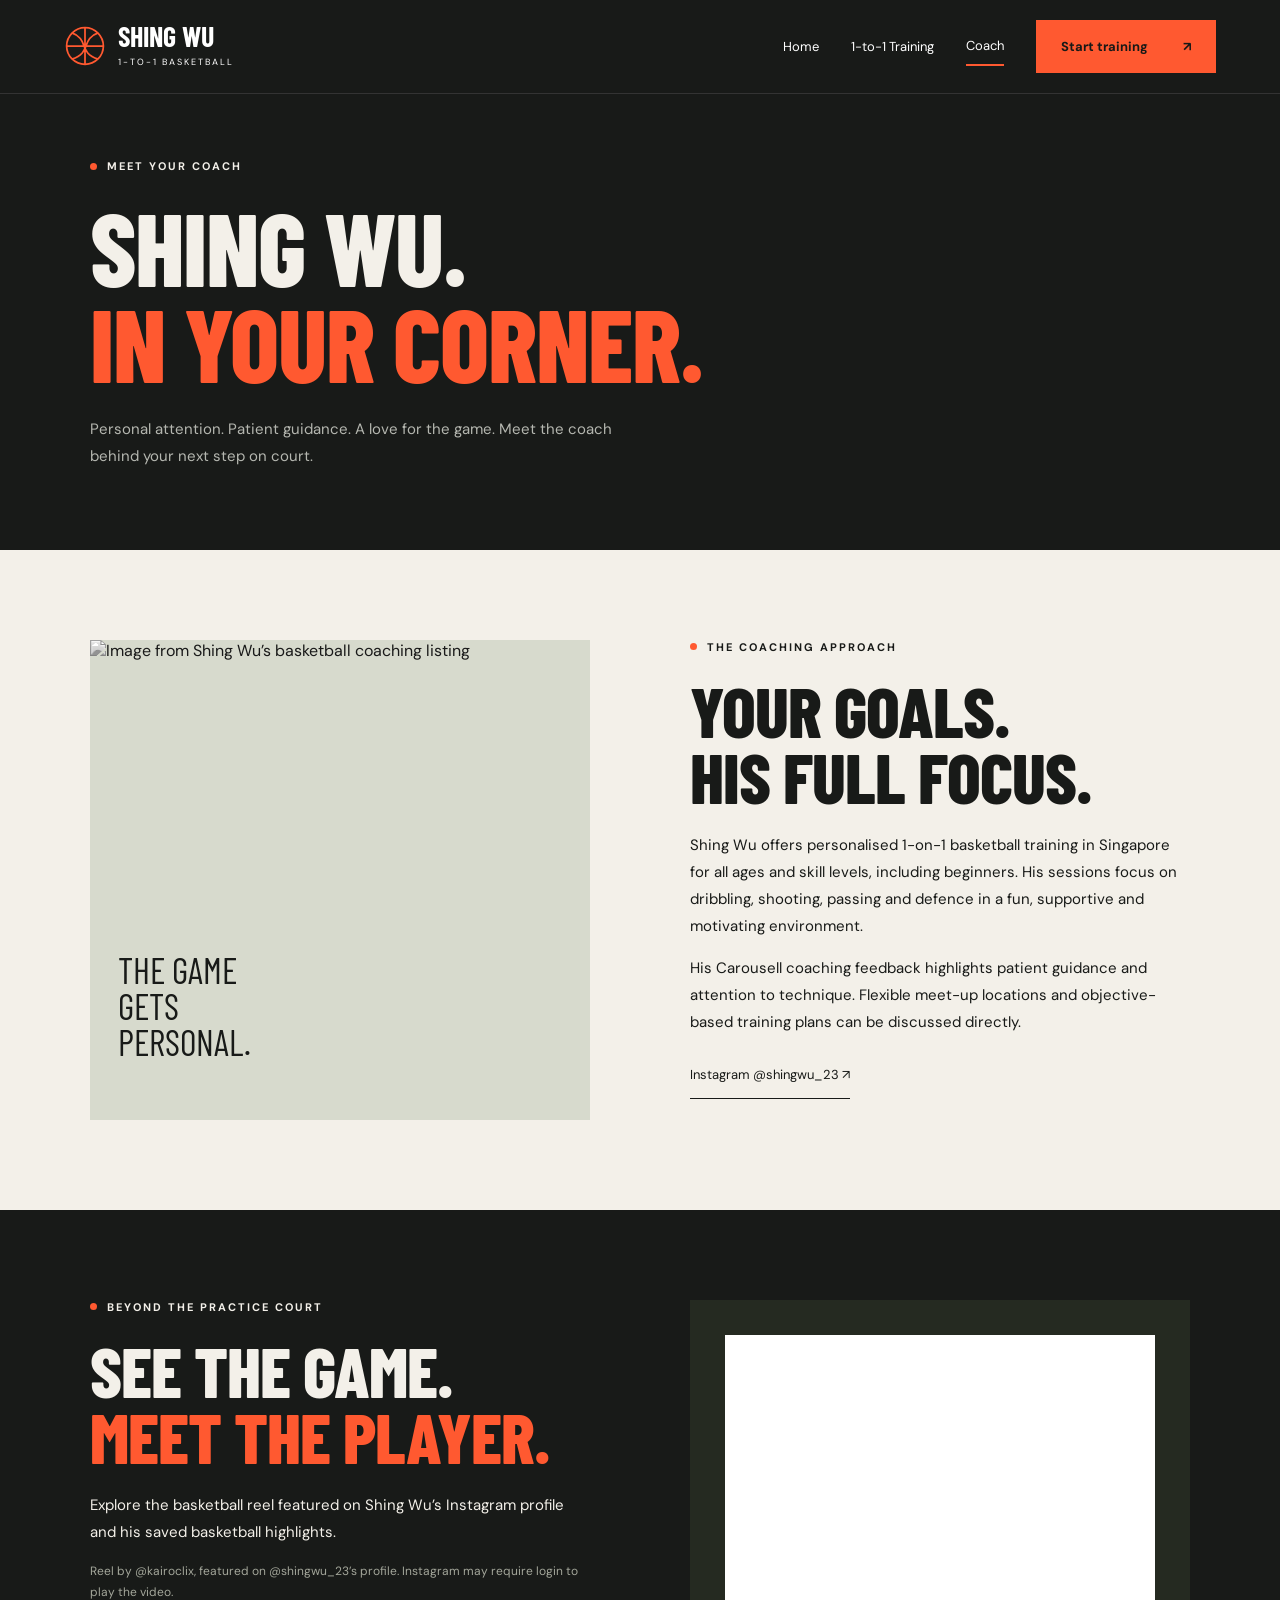
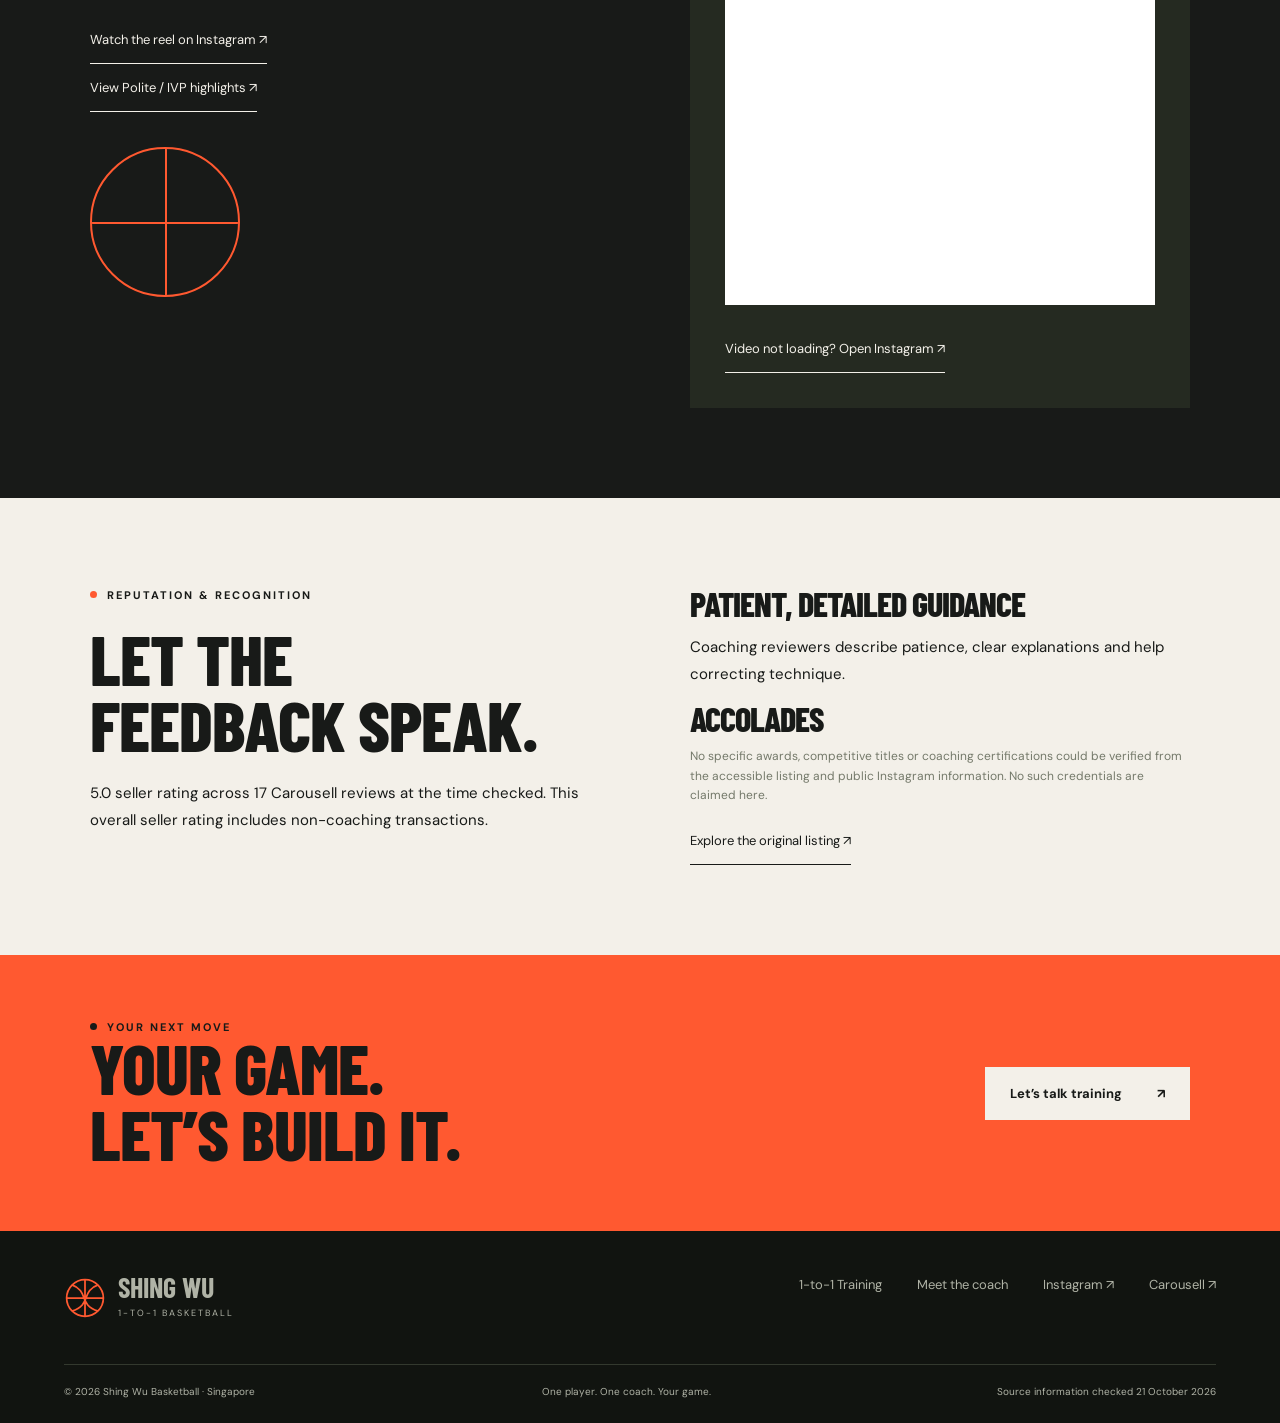
==== coach.html @ 177fd187 "Publish Shing Wu 1-to-1 basketball coaching website" ====
<!doctype html><html lang="en-SG"><head><meta charset="UTF-8"><meta name="viewport" content="width=device-width, initial-scale=1"><meta name="theme-color" content="#181a18"><meta name="description" content="Personalised 1-to-1 basketball coaching with Shing Wu in Singapore. All ages and skill levels welcome. Explore training and enquire directly."><title>Meet Coach Shing Wu | Shing Wu Basketball</title><link rel="stylesheet" href="styles.css"><script src="app.js" defer></script></head><body data-page="coach"><a href="#main" style="position:absolute;left:-9999px" onfocus="this.style.left='10px'" onblur="this.style.left='-9999px'">Skip to content</a><div id="app"></div></body></html>
---- styles.css ----
@import url('https://fonts.googleapis.com/css2?family=Barlow+Condensed:wght@600;700;800;900&family=DM+Sans:wght@400;500;600;700&display=swap');
:root{--orange:#ff5930;--cream:#f3f0e9;--ink:#181a18;--muted:#a4a69e}*{box-sizing:border-box}html{scroll-behavior:smooth}body{margin:0;background:var(--cream);color:var(--ink);font-family:'DM Sans',sans-serif}a{color:inherit;text-decoration:none}button,input,select,textarea{font:inherit}button,a,input,select,textarea{outline-offset:6px}button{cursor:pointer}header{height:94px;display:flex;align-items:center;justify-content:space-between;padding:0 5%;border-bottom:1px solid #333;background:var(--ink);color:white;position:relative;z-index:10}.brand{display:flex;align-items:center;gap:12px}.brand b{font-family:'Barlow Condensed',Impact,sans-serif;font-size:28px;line-height:.85}.brand small{display:block;font:9px 'DM Sans',sans-serif;letter-spacing:2px;margin-top:7px}.brand svg{width:42px;color:var(--orange)}nav{display:flex;align-items:center;gap:32px;font-size:13px}nav a:not(.btn){padding:10px 0}nav a[aria-current=page]{border-bottom:2px solid var(--orange)}.btn{background:var(--orange);color:#171917;display:inline-flex;justify-content:space-between;align-items:center;gap:35px;padding:18px 25px;font-weight:700;font-size:13px;transition:transform .2s,background .2s;border:0}.btn:hover{transform:translateY(-3px);background:#ff7858}.btn.light{background:var(--cream)}.textlink{display:inline-flex;gap:20px;align-items:center;font-size:13px;border-bottom:1px solid;padding:15px 0}.menu{display:none;background:transparent;border:1px solid #777;color:white;padding:10px}.eyebrow{text-transform:uppercase;font-size:11px;font-weight:700;letter-spacing:2px;display:flex;gap:10px;align-items:center}.eyebrow:before{content:'';height:7px;width:7px;background:var(--orange);border-radius:50%}h1,h2,h3,.display{font-family:'Barlow Condensed',Impact,sans-serif;text-transform:uppercase;margin:0;font-weight:800;line-height:.94;letter-spacing:-1px}h1{font-size:clamp(70px,8.7vw,140px)}h2{font-size:clamp(50px,5.5vw,82px)}h3{font-size:34px}p{line-height:1.8;font-size:15px}.hero{background:var(--ink);color:var(--cream);padding:65px 5% 0;position:relative;overflow:hidden}.hero-layout{display:grid;grid-template-columns:1.1fr 1fr;gap:30px;min-height:620px}.hero-copy{position:relative;z-index:2;padding-bottom:65px}.hero h1{margin:30px 0 24px}.accent{color:var(--orange)}.outline{-webkit-text-stroke:1px #b6b9b1;color:transparent}.hero-copy p{color:#b5b7b0;max-width:370px}.actions{display:flex;flex-wrap:wrap;align-items:center;gap:28px;margin-top:30px}.hero-art{position:relative;min-height:550px;background:linear-gradient(160deg,#42473e,#242922);overflow:hidden;align-self:stretch}.hero-art:after{content:'';position:absolute;inset:0;background:linear-gradient(0deg,#181a18 0%,transparent 50%)}.hero-art img{width:100%;height:100%;position:absolute;object-fit:cover;object-position:center;filter:grayscale(1);opacity:.8}.court{position:absolute;inset:35px;border:1px solid #a1a39655;transform:rotate(-14deg) scale(1.1);border-radius:4px}.court:before{content:'';position:absolute;width:70%;height:60%;border:1px solid #a1a39655;border-radius:50%;top:20%;left:15%}.hero-num{position:absolute;right:15px;bottom:-30px;font:300px 'Barlow Condensed',Impact,sans-serif;color:#ff593026;z-index:1}.art-label{position:absolute;bottom:60px;left:28px;right:28px;z-index:2;display:flex;justify-content:space-between;align-items:end}.art-label b{font:36px 'Barlow Condensed',Impact,sans-serif;max-width:140px;line-height:1}.art-label span{font-size:10px;letter-spacing:2px;writing-mode:vertical-rl}.hero-bottom{display:flex;justify-content:space-between;border-top:1px solid #ffffff25;padding:22px 0;font-size:10px;letter-spacing:1.5px}.ticker{background:var(--orange);overflow:hidden;padding:17px 0;white-space:nowrap;font:25px 'Barlow Condensed',Impact,sans-serif;letter-spacing:2px}.ticker div{display:inline-block;animation:marquee 28s linear infinite}.ticker span{padding:0 28px}.section{padding:90px 7%}.split{display:grid;grid-template-columns:1fr 1fr;gap:9%;align-items:start}.section h2{margin:23px 0}.section p{max-width:550px}.section-head{display:flex;justify-content:space-between;gap:30px;align-items:end;margin-bottom:40px}.section-head p{max-width:340px;color:#65685e}.features{margin-top:35px}.feature{display:grid;grid-template-columns:45px 1fr;gap:15px;padding:24px 0;border-top:1px solid #cccfc2}.feature>span{color:#7b7e72;font-size:12px}.feature p{margin:10px 0;color:#606459;font-size:14px}.dark{background:var(--ink);color:var(--cream)}.skill-grid{display:grid;grid-template-columns:repeat(4,1fr);gap:1px;background:#c4c7bb;border:1px solid #c4c7bb}.skill{background:var(--cream);padding:30px 25px;min-height:250px;transition:background .3s,transform .3s}.skill:hover{background:#e6e7db;transform:translateY(-5px)}.skill .icon{font-size:40px;display:block;color:var(--orange);margin-bottom:40px}.skill p{font-size:13px;color:#65685e}.reviews{display:grid;grid-template-columns:1fr 1fr;gap:50px}.stars{color:var(--orange);letter-spacing:5px;font-size:20px}.quote{font-size:25px;line-height:1.5;margin:25px 0}.review-note{color:#a3a69a;font-size:12px}.review-nav{display:flex;gap:10px;margin-top:25px}.round{border:1px solid #777;color:inherit;background:transparent;width:42px;height:42px;font-size:20px}.cta{background:var(--orange);padding:65px 7%;display:flex;align-items:center;justify-content:space-between;gap:40px}.cta h2{max-width:700px}.cta .eyebrow:before{background:var(--ink)}footer{background:#111410;color:#b0b3a6;padding:45px 5% 25px}.footer-top{display:flex;justify-content:space-between;gap:40px}.footer-links{display:flex;gap:35px;font-size:13px}.footer-bottom{margin-top:45px;border-top:1px solid #33392e;padding-top:20px;font-size:10px;display:flex;justify-content:space-between;gap:20px}.page-intro{background:var(--ink);color:var(--cream);padding:65px 7%}.page-intro h1{font-size:clamp(66px,8vw,110px);margin:25px 0}.page-intro p{max-width:570px;color:#b5b7b0}.tabs{display:flex;gap:10px;flex-wrap:wrap;margin:35px 0}.tab{padding:12px 22px;border:1px solid #bbbfb0;background:transparent}.tab.active{background:var(--ink);color:white}.focus-panel{background:#e4e5da;padding:35px;display:grid;grid-template-columns:1fr 1fr;gap:50px}.focus-panel h3{font-size:48px}.steps{display:grid;grid-template-columns:repeat(3,1fr);gap:45px;margin-top:40px}.step{border-top:1px solid #c4c7bb;padding-top:25px}.step span{font:60px 'Barlow Condensed',Impact,sans-serif;color:var(--orange);display:block;margin-bottom:20px}.coach-photo{min-height:480px;position:relative;background:#d7dacd}.coach-photo img{position:absolute;width:100%;height:100%;object-fit:cover;filter:grayscale(1)}.note{font-size:12px;color:#74796a;line-height:1.6}.video-shell{background:#252a21;padding:35px;max-width:550px}.video-shell iframe{border:0;width:100%;min-height:570px;background:white}.video-shell .textlink{color:var(--cream);margin-top:15px}details{border-bottom:1px solid #bfc3b5;padding:23px 0}summary{font-weight:600;cursor:pointer;line-height:1.5}details p{color:#626859}.booking{background:white;border:1px solid #ddd;padding:35px}.field{display:flex;flex-direction:column;gap:8px;margin-bottom:20px}label{font-size:12px;font-weight:700}input,select,textarea{border:1px solid #b7bcb0;border-radius:0;background:var(--cream);padding:14px;color:var(--ink);width:100%}textarea{resize:vertical}#draft{white-space:pre-wrap;background:var(--cream);padding:20px;line-height:1.7;font-size:13px}.hidden{display:none}.reveal{animation:rise .7s both}.page-progress{position:fixed;top:0;left:0;height:3px;background:var(--orange);z-index:100;width:0}.basketball{width:150px;height:150px;border:2px solid var(--orange);border-radius:50%;position:relative;margin:35px 0;overflow:hidden;transition:transform .7s}.basketball:hover{transform:rotate(70deg)}.basketball:before{content:'';position:absolute;left:50%;height:100%;border-left:2px solid var(--orange)}.basketball:after{content:'';position:absolute;top:50%;width:100%;border-top:2px solid var(--orange)}@keyframes rise{from{opacity:0;transform:translateY(20px)}to{opacity:1;transform:translateY(0)}}@keyframes marquee{to{transform:translateX(-50%)}}@media(max-width:800px){header{height:78px}.menu{display:block}nav{display:none;position:absolute;top:78px;left:0;right:0;background:var(--ink);padding:25px;flex-direction:column;align-items:stretch}nav.open{display:flex}.hero{padding-top:40px}.hero-layout{grid-template-columns:1fr}.hero-copy{padding-bottom:15px}.hero-art{min-height:380px}.hero-num{font-size:240px}.hero-bottom{font-size:8px;gap:15px}.split,.reviews,.focus-panel{grid-template-columns:1fr;gap:35px}.section{padding:60px 6%}.section-head{display:block}.skill-grid{grid-template-columns:1fr 1fr}.skill{padding:25px 18px}.steps{grid-template-columns:1fr}.cta{display:block}.cta .btn{margin-top:25px}.footer-top{flex-direction:column}.footer-links{flex-wrap:wrap;gap:20px}.footer-bottom{flex-direction:column}.video-shell{padding:15px}.page-intro{padding:45px 6%}}@media(prefers-reduced-motion:reduce){*,*:before,*:after{animation:none!important;transition:none!important;scroll-behavior:auto!important}}
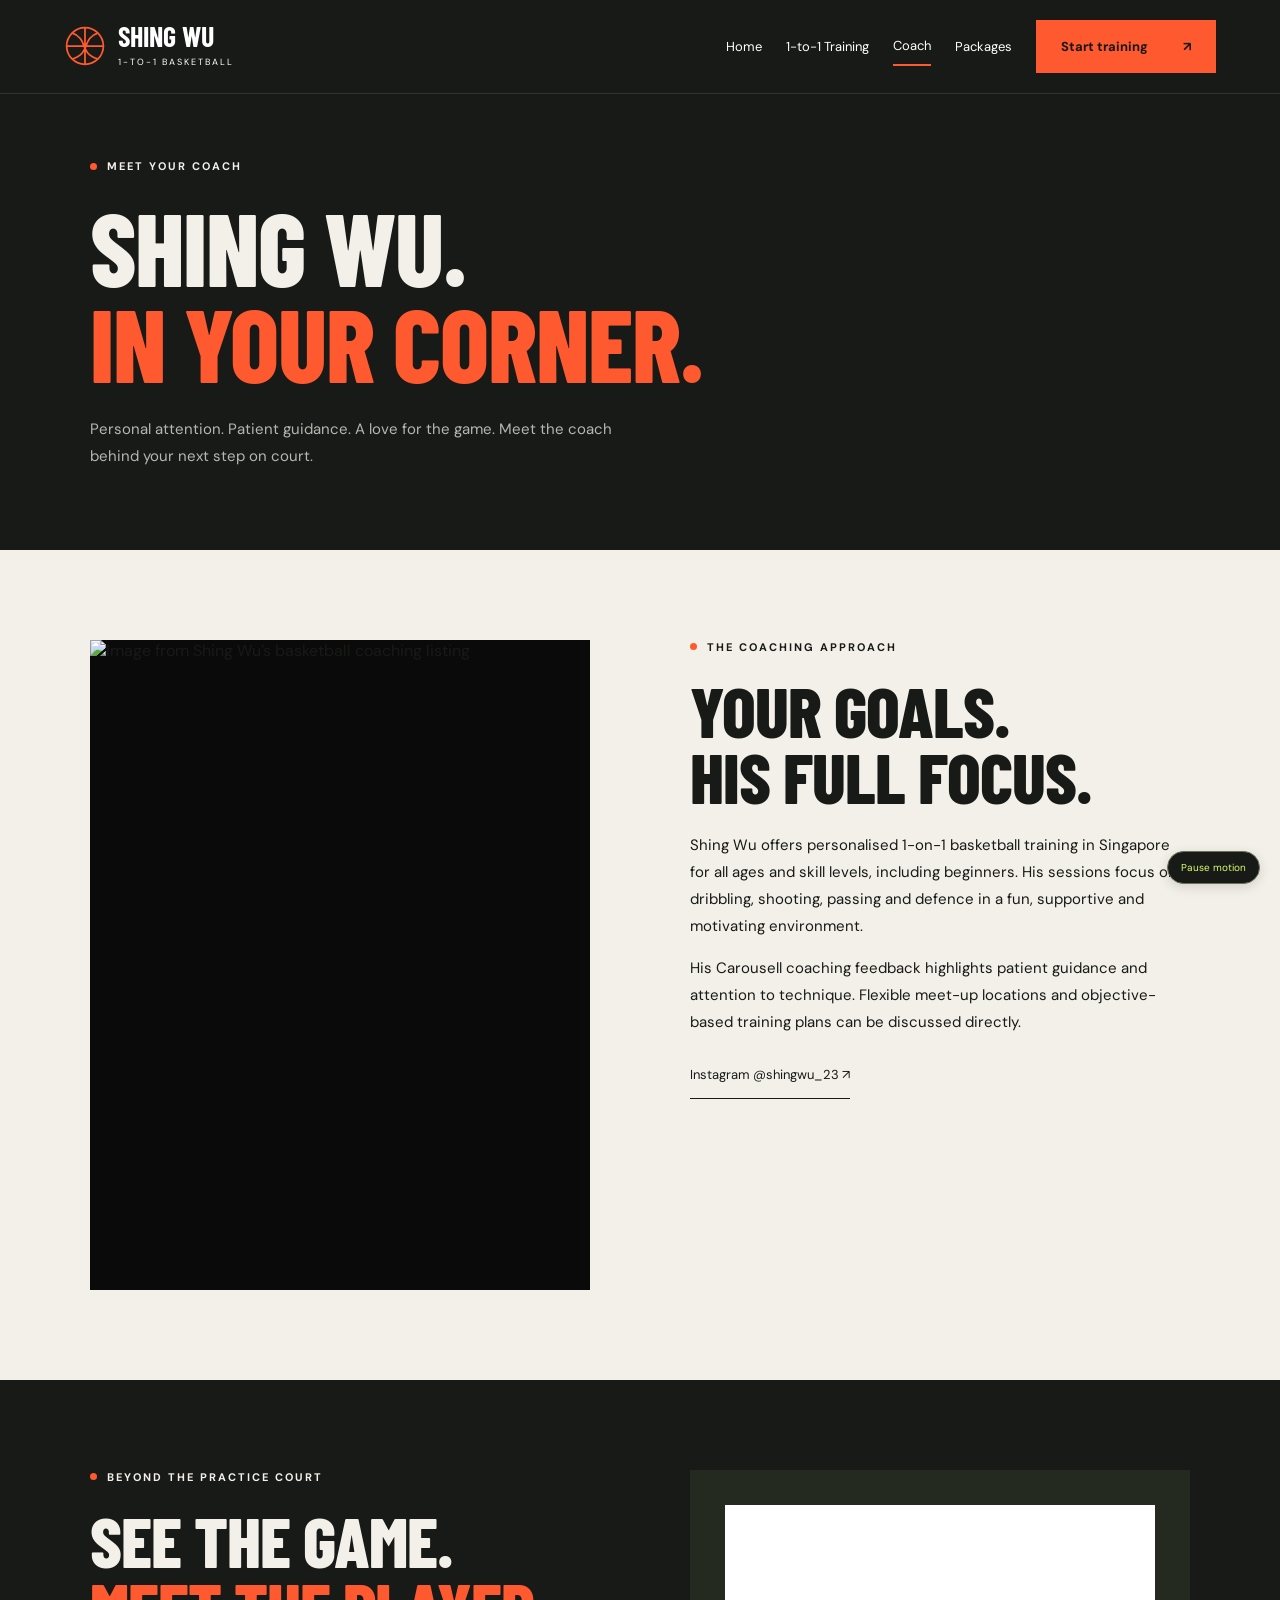
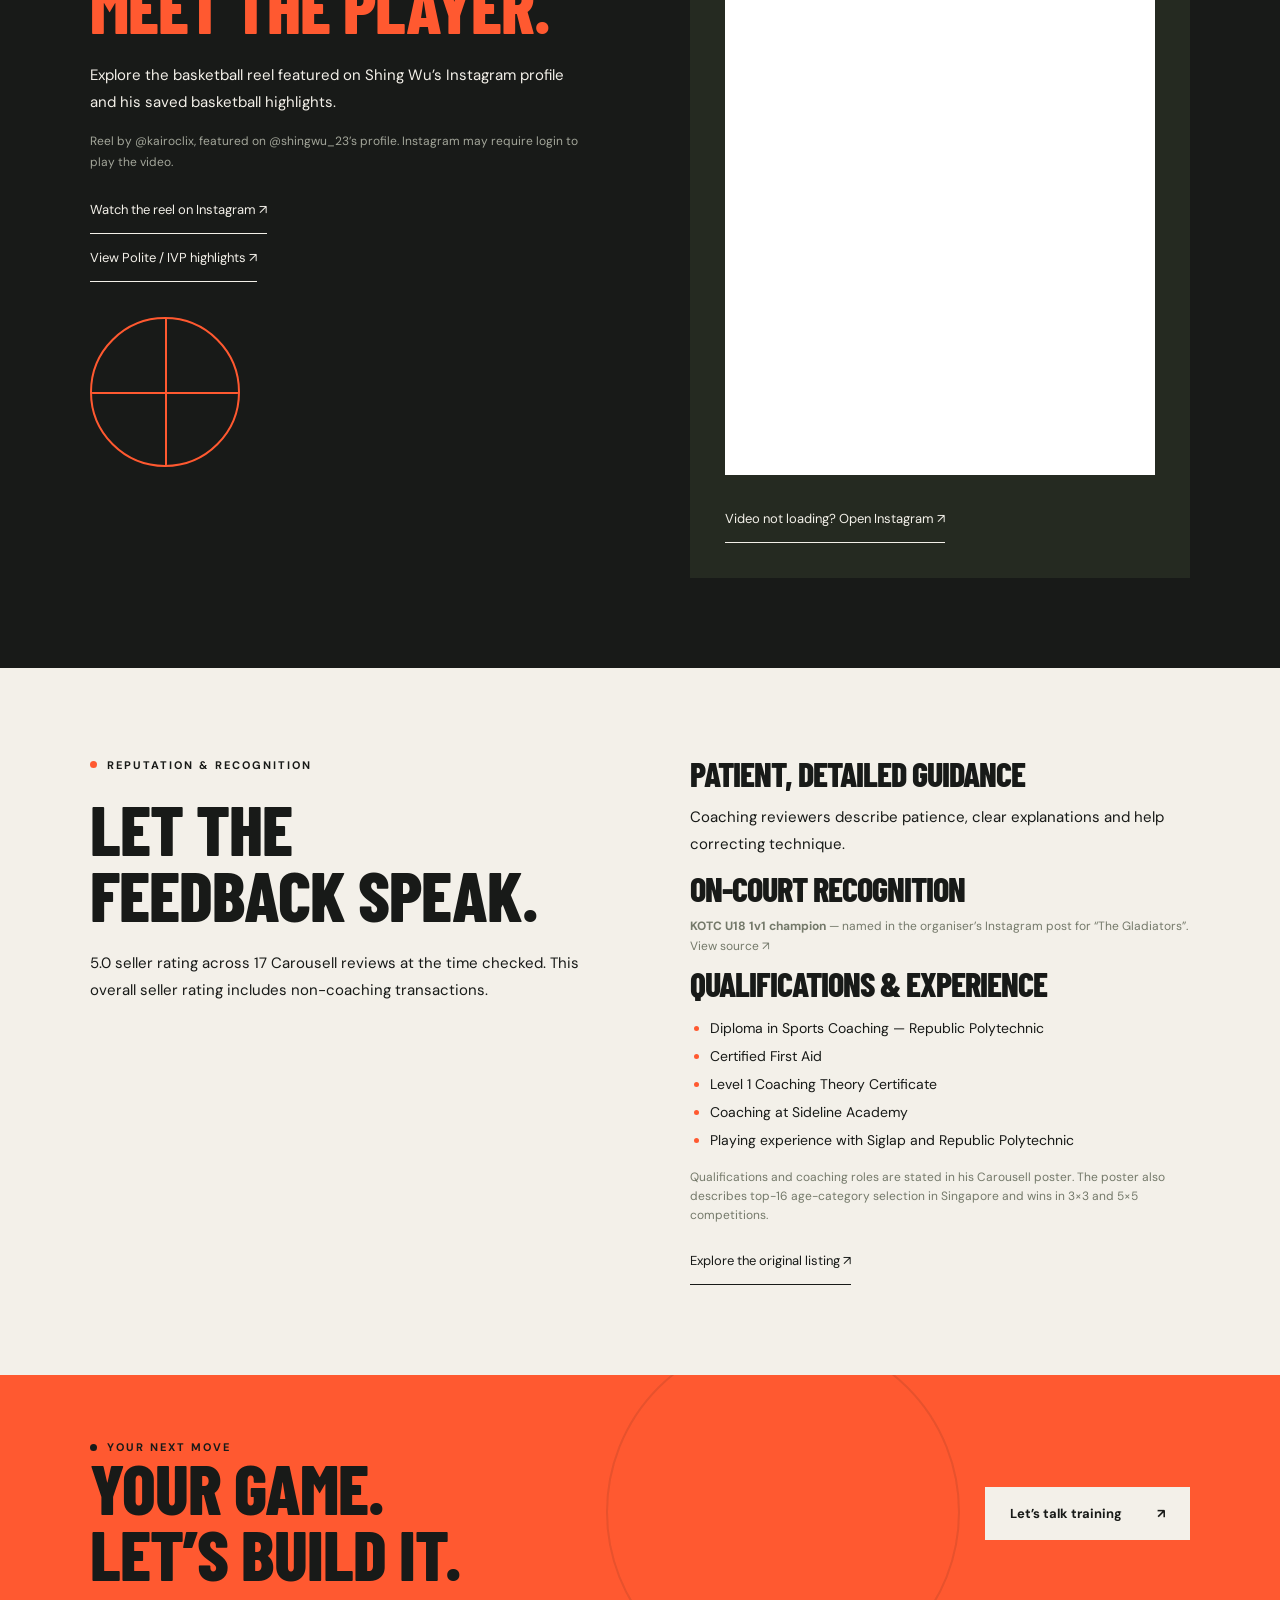
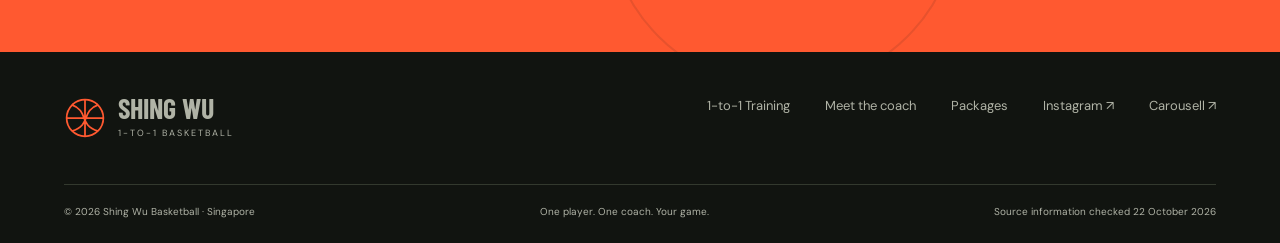
==== commit 67c9db8a: "Refresh asset versions across coaching pages" ====
--- a/coach.html
+++ b/coach.html
@@ -1 +1 @@
-<!doctype html><html lang="en-SG"><head><meta charset="UTF-8"><meta name="viewport" content="width=device-width, initial-scale=1"><meta name="theme-color" content="#181a18"><meta name="description" content="Personalised 1-to-1 basketball coaching with Shing Wu in Singapore. All ages and skill levels welcome. Explore training and enquire directly."><title>Meet Coach Shing Wu | Shing Wu Basketball</title><link rel="stylesheet" href="styles.css"><script src="app.js" defer></script></head><body data-page="coach"><a href="#main" style="position:absolute;left:-9999px" onfocus="this.style.left='10px'" onblur="this.style.left='-9999px'">Skip to content</a><div id="app"></div></body></html>+<!doctype html><html lang="en-SG"><head><meta charset="UTF-8"><meta name="viewport" content="width=device-width, initial-scale=1"><meta name="theme-color" content="#181a18"><meta name="description" content="Personalised 1-to-1 basketball coaching with Shing Wu in Singapore. All ages and skill levels welcome. Explore training and enquire directly."><title>Meet Coach Shing Wu | Shing Wu Basketball</title><link rel="stylesheet" href="styles.css?v=20261022-2"><script src="app.js?v=20261022-2" defer></script></head><body data-page="coach"><a href="#main" style="position:absolute;left:-9999px" onfocus="this.style.left='10px'" onblur="this.style.left='-9999px'">Skip to content</a><div id="app"></div></body></html>
--- a/styles.css
+++ b/styles.css
@@ -1,2 +1,9 @@
 @import url('https://fonts.googleapis.com/css2?family=Barlow+Condensed:wght@600;700;800;900&family=DM+Sans:wght@400;500;600;700&display=swap');
 :root{--orange:#ff5930;--cream:#f3f0e9;--ink:#181a18;--muted:#a4a69e}*{box-sizing:border-box}html{scroll-behavior:smooth}body{margin:0;background:var(--cream);color:var(--ink);font-family:'DM Sans',sans-serif}a{color:inherit;text-decoration:none}button,input,select,textarea{font:inherit}button,a,input,select,textarea{outline-offset:6px}button{cursor:pointer}header{height:94px;display:flex;align-items:center;justify-content:space-between;padding:0 5%;border-bottom:1px solid #333;background:var(--ink);color:white;position:relative;z-index:10}.brand{display:flex;align-items:center;gap:12px}.brand b{font-family:'Barlow Condensed',Impact,sans-serif;font-size:28px;line-height:.85}.brand small{display:block;font:9px 'DM Sans',sans-serif;letter-spacing:2px;margin-top:7px}.brand svg{width:42px;color:var(--orange)}nav{display:flex;align-items:center;gap:32px;font-size:13px}nav a:not(.btn){padding:10px 0}nav a[aria-current=page]{border-bottom:2px solid var(--orange)}.btn{background:var(--orange);color:#171917;display:inline-flex;justify-content:space-between;align-items:center;gap:35px;padding:18px 25px;font-weight:700;font-size:13px;transition:transform .2s,background .2s;border:0}.btn:hover{transform:translateY(-3px);background:#ff7858}.btn.light{background:var(--cream)}.textlink{display:inline-flex;gap:20px;align-items:center;font-size:13px;border-bottom:1px solid;padding:15px 0}.menu{display:none;background:transparent;border:1px solid #777;color:white;padding:10px}.eyebrow{text-transform:uppercase;font-size:11px;font-weight:700;letter-spacing:2px;display:flex;gap:10px;align-items:center}.eyebrow:before{content:'';height:7px;width:7px;background:var(--orange);border-radius:50%}h1,h2,h3,.display{font-family:'Barlow Condensed',Impact,sans-serif;text-transform:uppercase;margin:0;font-weight:800;line-height:.94;letter-spacing:-1px}h1{font-size:clamp(70px,8.7vw,140px)}h2{font-size:clamp(50px,5.5vw,82px)}h3{font-size:34px}p{line-height:1.8;font-size:15px}.hero{background:var(--ink);color:var(--cream);padding:65px 5% 0;position:relative;overflow:hidden}.hero-layout{display:grid;grid-template-columns:1.1fr 1fr;gap:30px;min-height:620px}.hero-copy{position:relative;z-index:2;padding-bottom:65px}.hero h1{margin:30px 0 24px}.accent{color:var(--orange)}.outline{-webkit-text-stroke:1px #b6b9b1;color:transparent}.hero-copy p{color:#b5b7b0;max-width:370px}.actions{display:flex;flex-wrap:wrap;align-items:center;gap:28px;margin-top:30px}.hero-art{position:relative;min-height:550px;background:linear-gradient(160deg,#42473e,#242922);overflow:hidden;align-self:stretch}.hero-art:after{content:'';position:absolute;inset:0;background:linear-gradient(0deg,#181a18 0%,transparent 50%)}.hero-art img{width:100%;height:100%;position:absolute;object-fit:cover;object-position:center;filter:grayscale(1);opacity:.8}.court{position:absolute;inset:35px;border:1px solid #a1a39655;transform:rotate(-14deg) scale(1.1);border-radius:4px}.court:before{content:'';position:absolute;width:70%;height:60%;border:1px solid #a1a39655;border-radius:50%;top:20%;left:15%}.hero-num{position:absolute;right:15px;bottom:-30px;font:300px 'Barlow Condensed',Impact,sans-serif;color:#ff593026;z-index:1}.art-label{position:absolute;bottom:60px;left:28px;right:28px;z-index:2;display:flex;justify-content:space-between;align-items:end}.art-label b{font:36px 'Barlow Condensed',Impact,sans-serif;max-width:140px;line-height:1}.art-label span{font-size:10px;letter-spacing:2px;writing-mode:vertical-rl}.hero-bottom{display:flex;justify-content:space-between;border-top:1px solid #ffffff25;padding:22px 0;font-size:10px;letter-spacing:1.5px}.ticker{background:var(--orange);overflow:hidden;padding:17px 0;white-space:nowrap;font:25px 'Barlow Condensed',Impact,sans-serif;letter-spacing:2px}.ticker div{display:inline-block;animation:marquee 28s linear infinite}.ticker span{padding:0 28px}.section{padding:90px 7%}.split{display:grid;grid-template-columns:1fr 1fr;gap:9%;align-items:start}.section h2{margin:23px 0}.section p{max-width:550px}.section-head{display:flex;justify-content:space-between;gap:30px;align-items:end;margin-bottom:40px}.section-head p{max-width:340px;color:#65685e}.features{margin-top:35px}.feature{display:grid;grid-template-columns:45px 1fr;gap:15px;padding:24px 0;border-top:1px solid #cccfc2}.feature>span{color:#7b7e72;font-size:12px}.feature p{margin:10px 0;color:#606459;font-size:14px}.dark{background:var(--ink);color:var(--cream)}.skill-grid{display:grid;grid-template-columns:repeat(4,1fr);gap:1px;background:#c4c7bb;border:1px solid #c4c7bb}.skill{background:var(--cream);padding:30px 25px;min-height:250px;transition:background .3s,transform .3s}.skill:hover{background:#e6e7db;transform:translateY(-5px)}.skill .icon{font-size:40px;display:block;color:var(--orange);margin-bottom:40px}.skill p{font-size:13px;color:#65685e}.reviews{display:grid;grid-template-columns:1fr 1fr;gap:50px}.stars{color:var(--orange);letter-spacing:5px;font-size:20px}.quote{font-size:25px;line-height:1.5;margin:25px 0}.review-note{color:#a3a69a;font-size:12px}.review-nav{display:flex;gap:10px;margin-top:25px}.round{border:1px solid #777;color:inherit;background:transparent;width:42px;height:42px;font-size:20px}.cta{background:var(--orange);padding:65px 7%;display:flex;align-items:center;justify-content:space-between;gap:40px}.cta h2{max-width:700px}.cta .eyebrow:before{background:var(--ink)}footer{background:#111410;color:#b0b3a6;padding:45px 5% 25px}.footer-top{display:flex;justify-content:space-between;gap:40px}.footer-links{display:flex;gap:35px;font-size:13px}.footer-bottom{margin-top:45px;border-top:1px solid #33392e;padding-top:20px;font-size:10px;display:flex;justify-content:space-between;gap:20px}.page-intro{background:var(--ink);color:var(--cream);padding:65px 7%}.page-intro h1{font-size:clamp(66px,8vw,110px);margin:25px 0}.page-intro p{max-width:570px;color:#b5b7b0}.tabs{display:flex;gap:10px;flex-wrap:wrap;margin:35px 0}.tab{padding:12px 22px;border:1px solid #bbbfb0;background:transparent}.tab.active{background:var(--ink);color:white}.focus-panel{background:#e4e5da;padding:35px;display:grid;grid-template-columns:1fr 1fr;gap:50px}.focus-panel h3{font-size:48px}.steps{display:grid;grid-template-columns:repeat(3,1fr);gap:45px;margin-top:40px}.step{border-top:1px solid #c4c7bb;padding-top:25px}.step span{font:60px 'Barlow Condensed',Impact,sans-serif;color:var(--orange);display:block;margin-bottom:20px}.coach-photo{min-height:480px;position:relative;background:#d7dacd}.coach-photo img{position:absolute;width:100%;height:100%;object-fit:cover;filter:grayscale(1)}.note{font-size:12px;color:#74796a;line-height:1.6}.video-shell{background:#252a21;padding:35px;max-width:550px}.video-shell iframe{border:0;width:100%;min-height:570px;background:white}.video-shell .textlink{color:var(--cream);margin-top:15px}details{border-bottom:1px solid #bfc3b5;padding:23px 0}summary{font-weight:600;cursor:pointer;line-height:1.5}details p{color:#626859}.booking{background:white;border:1px solid #ddd;padding:35px}.field{display:flex;flex-direction:column;gap:8px;margin-bottom:20px}label{font-size:12px;font-weight:700}input,select,textarea{border:1px solid #b7bcb0;border-radius:0;background:var(--cream);padding:14px;color:var(--ink);width:100%}textarea{resize:vertical}#draft{white-space:pre-wrap;background:var(--cream);padding:20px;line-height:1.7;font-size:13px}.hidden{display:none}.reveal{animation:rise .7s both}.page-progress{position:fixed;top:0;left:0;height:3px;background:var(--orange);z-index:100;width:0}.basketball{width:150px;height:150px;border:2px solid var(--orange);border-radius:50%;position:relative;margin:35px 0;overflow:hidden;transition:transform .7s}.basketball:hover{transform:rotate(70deg)}.basketball:before{content:'';position:absolute;left:50%;height:100%;border-left:2px solid var(--orange)}.basketball:after{content:'';position:absolute;top:50%;width:100%;border-top:2px solid var(--orange)}@keyframes rise{from{opacity:0;transform:translateY(20px)}to{opacity:1;transform:translateY(0)}}@keyframes marquee{to{transform:translateX(-50%)}}@media(max-width:800px){header{height:78px}.menu{display:block}nav{display:none;position:absolute;top:78px;left:0;right:0;background:var(--ink);padding:25px;flex-direction:column;align-items:stretch}nav.open{display:flex}.hero{padding-top:40px}.hero-layout{grid-template-columns:1fr}.hero-copy{padding-bottom:15px}.hero-art{min-height:380px}.hero-num{font-size:240px}.hero-bottom{font-size:8px;gap:15px}.split,.reviews,.focus-panel{grid-template-columns:1fr;gap:35px}.section{padding:60px 6%}.section-head{display:block}.skill-grid{grid-template-columns:1fr 1fr}.skill{padding:25px 18px}.steps{grid-template-columns:1fr}.cta{display:block}.cta .btn{margin-top:25px}.footer-top{flex-direction:column}.footer-links{flex-wrap:wrap;gap:20px}.footer-bottom{flex-direction:column}.video-shell{padding:15px}.page-intro{padding:45px 6%}}@media(prefers-reduced-motion:reduce){*,*:before,*:after{animation:none!important;transition:none!important;scroll-behavior:auto!important}}
+/* Court energy: purposeful motion and interactive practice cues. */
+:root{--lime:#d9ff67}nav{gap:24px}.hero-layout{grid-template-columns:1.1fr .92fr;gap:6%;min-height:680px}.hero-copy{padding-top:12px}.hero h1{font-size:clamp(64px,7.9vw,122px)}.hero-video{position:relative;z-index:1;background:#22281e;border:1px solid #505747;align-self:start;box-shadow:14px 14px 0 #d9ff6714;transform:rotate(1deg)}.video-topline{display:flex;align-items:center;gap:8px;color:var(--lime);font-size:10px;letter-spacing:1px;padding:14px}.video-topline>span:last-child{margin-left:auto;color:#eee}.live-dot{width:7px;height:7px;background:var(--lime);border-radius:50%;animation:live 2s ease-in-out infinite}.reel-wrap{height:515px;overflow:auto;background:#fff}.reel-wrap iframe{width:100%;height:620px;border:0}.video-credit{display:flex;justify-content:space-between;gap:14px;padding:14px;font-size:10px;color:#dde4d1}.video-credit a{text-decoration:underline}.highlight-link{display:block;border-top:1px solid #4b5343;padding:14px;font-size:11px;color:var(--lime)}.hero:before{content:'';position:absolute;width:550px;height:550px;border:1px solid #d9ff6722;border-radius:50%;right:-260px;top:180px}.hero-copy .accent{display:inline-block;position:relative}.hero-copy .accent:after{content:'';display:block;height:5px;background:var(--lime);width:38%;margin-top:12px;transform:skewX(-25deg);transform-origin:left;animation:underline 1s ease-out both}.hero-bottom span:nth-child(2){color:var(--lime)}.ticker{display:flex;align-items:center}.section-head h2{max-width:800px}.skill-grid{border:0;gap:16px;background:transparent}.skill{display:flex;flex-direction:column;align-items:stretch;text-align:left;border:1px solid #bfc4b2;background:#eceee3;color:var(--ink);position:relative;overflow:hidden;padding:25px 22px;min-height:355px}.skill[aria-pressed=true]{background:var(--ink);border-color:var(--ink);color:var(--cream)}.skill[aria-pressed=true] .skill-desc{color:#c2c9b8}.skill-number{font:13px 'DM Sans',sans-serif;color:#7e8574;letter-spacing:2px}.skill-title{font:800 34px/.95 'Barlow Condensed',Impact,sans-serif;text-transform:uppercase;margin:20px 0 12px;letter-spacing:-.5px}.skill-desc{font-size:13px;line-height:1.7;color:#656b5b}.skill-explore{font-size:10px;letter-spacing:1px;text-transform:uppercase;font-weight:700;padding-top:25px;margin-top:auto;display:flex;justify-content:space-between}.skill-explore>span{color:var(--orange);font-size:18px}.court-demo{width:100%;height:145px;overflow:visible;margin-top:12px}.court-line{fill:none;stroke:#9ca68c66;stroke-width:1}.route{fill:none;stroke:var(--orange);stroke-width:2;stroke-dasharray:4 6}.rim{fill:none;stroke:var(--orange);stroke-width:3}.player{fill:#8e9d77}.p2{opacity:.4}.moving-ball{fill:var(--orange);stroke:#181a18;stroke-width:1;offset-path:path('M45 133 Q100 20 220 46');animation:shot 2.8s ease-in-out infinite}.handling .moving-ball{offset-path:path('M95 70 Q95 170 125 70 Q125 170 155 70');animation:shot 2s linear infinite}.handling .p1{cx:125;cy:65}.handling .route,.handling .rim{opacity:0}.passing .moving-ball{offset-path:path('M45 133 L225 130');animation:passball 2.4s ease-in-out infinite}.passing .route{d:path('M45 133 L225 130')}.passing .rim{opacity:0}.defence .moving-ball{offset-path:path('M65 100 L210 100');animation:passball 2.4s ease-in-out infinite}.defence .p1{cx:110;cy:75;animation:slide 2.4s ease-in-out infinite}.defence .route,.defence .rim{opacity:0}.skill-detail{display:flex;align-items:center;justify-content:space-between;gap:30px;padding:30px;border:1px solid #bfc4b2;border-top:4px solid var(--orange);margin-top:18px;background:#fffdf7}.skill-detail h3{font-size:32px;margin-top:15px;line-height:1.05}.skill-detail p{font-size:13px;margin-bottom:0}.skill-detail .btn{flex-shrink:0}.challenge{margin-top:24px;background:var(--orange);padding:35px;display:grid;grid-template-columns:1.1fr 1fr;gap:30px;align-items:center}.challenge .eyebrow:before{background:var(--ink)}.challenge h3{font-size:37px;margin:18px 0 10px}.challenge p{font-size:13px;margin-bottom:0}.challenge>div:last-child{border-left:1px solid #181a1833;padding-left:30px}.motivation-cue{font-weight:700;min-height:50px}.skill-pop{animation:cardpop .45s ease}.cue-pop{animation:rise .4s ease}.motion-toggle{position:fixed;right:20px;bottom:16px;z-index:50;background:#181a18;color:#d9ff67;border:1px solid #667354;padding:9px 13px;font-size:10px;border-radius:30px;box-shadow:0 3px 12px #0002}.motion-paused *,.motion-paused *:before,.motion-paused *:after{animation-play-state:paused!important}.motion-paused .reveal{animation:none!important}.rates{display:grid;grid-template-columns:1fr 1fr;gap:20px;margin-bottom:80px}.rates article{border-top:3px solid var(--orange);padding:28px;background:#e5e9da}.rates p{margin:22px 0 0}.rates b{font:800 76px/.95 'Barlow Condensed',Impact,sans-serif}.rates p>span{font-size:13px}.duration-tabs{display:inline-flex;gap:6px;padding:6px;background:#dde2d1;margin-bottom:30px}.duration-tabs button{padding:14px 24px;border:0;background:transparent;font-weight:700;font-size:13px}.duration-tabs button.active{background:var(--ink);color:var(--lime)}.package-grid{display:grid;grid-template-columns:repeat(3,1fr);gap:20px}.package-card{border:1px solid #b7c0a6;padding:32px 25px;background:#fffdf7;transition:transform .25s,box-shadow .25s}.package-card:hover{transform:translateY(-6px);box-shadow:8px 8px 0 #d9ff67}.package-index{font-size:9px;letter-spacing:2px;color:#6c765e}.package-card h3{margin:28px 0 0;font-size:44px}.package-price{font:800 80px/1 'Barlow Condensed',Impact,sans-serif;margin:20px 0;color:var(--orange)}.package-card p{font-size:12px}.package-math{border-top:1px solid #bdc6ac;border-bottom:1px solid #bdc6ac;padding:16px 0;font-weight:700;font-size:13px}.package-card .btn{width:100%;gap:10px;font-size:11px;margin-top:22px;padding:18px}.package-note{max-width:900px!important;margin-top:30px}.credentials{padding-left:20px;line-height:2;font-size:14px}.credentials li::marker{color:var(--orange)}.poster-photo{background:#0a0a0a;min-height:650px}.poster-photo img{object-fit:contain;filter:none}.dark .note{color:#aab69b}.reveal{animation-duration:.55s}.btn:hover span{transform:translate(3px,-3px)}.btn span{transition:transform .25s}.ticker:hover div{animation-play-state:paused}.feature{transition:padding .25s}.feature:hover{padding-left:10px}.cta{position:relative;overflow:hidden}.cta:after{content:'';position:absolute;width:350px;height:350px;border:2px solid #181a181a;border-radius:50%;right:25%;top:-40px;pointer-events:none}.cta>*{position:relative;z-index:1}
+@keyframes shot{0%,12%{offset-distance:0%;transform:scale(1)}70%{offset-distance:100%;transform:scale(.75)}85%,100%{offset-distance:100%;transform:scale(.75)}}@keyframes passball{0%,15%{offset-distance:0%}50%,65%{offset-distance:100%}100%{offset-distance:0%}}@keyframes slide{0%,100%{transform:translateX(-50px)}50%{transform:translateX(50px)}}@keyframes live{50%{box-shadow:0 0 0 5px #d9ff6720}}@keyframes underline{from{transform:scaleX(0) skewX(-25deg)}to{transform:scaleX(1) skewX(-25deg)}}@keyframes cardpop{50%{transform:translateY(-8px)}}
+@media(max-width:1000px){nav{gap:16px}.hero-layout{gap:30px}.skill-grid{grid-template-columns:1fr 1fr}.hero h1{font-size:clamp(65px,8vw,105px)}.package-card{padding:25px 18px}.skill-detail{flex-wrap:wrap}}
+@media(max-width:800px){.hero-layout{grid-template-columns:1fr}.hero-video{transform:none;margin:15px 0 30px;width:100%;max-width:520px;justify-self:center}.reel-wrap{height:500px}.hero h1{font-size:clamp(65px,12vw,105px)}.package-grid,.rates,.challenge{grid-template-columns:1fr}.rates{gap:14px;margin-bottom:60px}.challenge>div:last-child{border-left:0;border-top:1px solid #181a1833;padding:25px 0 0}.skill{min-height:340px;padding:20px 15px}.skill-title{font-size:28px}.court-demo{height:110px}.skill-detail{padding:25px 20px}.package-card .btn{font-size:13px}.duration-tabs{display:flex}.duration-tabs button{flex:1;padding:14px 10px;font-size:12px}.poster-photo{min-height:600px}}
+@media(prefers-reduced-motion:reduce){.moving-ball{offset-distance:65%}.defence .p1{transform:none}.hero-copy .accent:after{transform:skewX(-25deg)}}
+.highlight-cover{height:515px;position:relative;display:block;overflow:hidden;background:#080a08}.highlight-cover>img{position:absolute;width:200%;height:auto;max-width:none;right:-9%;top:-29%;filter:grayscale(1);opacity:.7;transition:transform .7s}.cover-shade{position:absolute;inset:0;background:linear-gradient(0deg,#121711 0%,#12171133 65%,#12171111)}.play-ring{position:absolute;top:30%;left:50%;transform:translate(-50%,-50%);height:84px;width:84px;border:1px solid var(--lime);color:var(--lime);border-radius:50%;display:grid;place-items:center;padding-left:5px;font-size:24px;box-shadow:0 0 0 12px #d9ff6710;transition:background .25s,box-shadow .25s}.highlight-cover:hover .play-ring{background:var(--orange);color:var(--ink);box-shadow:0 0 0 22px #d9ff6710}.highlight-cover:hover>img{transform:scale(1.04)}.cover-title{position:absolute;left:30px;right:20px;bottom:30px;font:800 60px/.95 'Barlow Condensed',Impact,sans-serif;color:#f3f0e9}.cover-title small{display:block;font:10px 'DM Sans',sans-serif;letter-spacing:2px;margin-bottom:15px;color:var(--lime)}.cover-title em{display:block;font:600 13px 'DM Sans',sans-serif;margin-top:20px;color:var(--lime)}.load-reel{background:transparent;border:0;color:var(--lime);font-size:10px;text-decoration:underline;padding:0}.reel-preview iframe{width:100%;height:570px;border:0;background:#fff}.reel-preview .highlight-link{color:var(--lime)}@media(max-width:800px){.highlight-cover{height:480px}.highlight-cover>img{top:-31%}.cover-title{font-size:54px}}
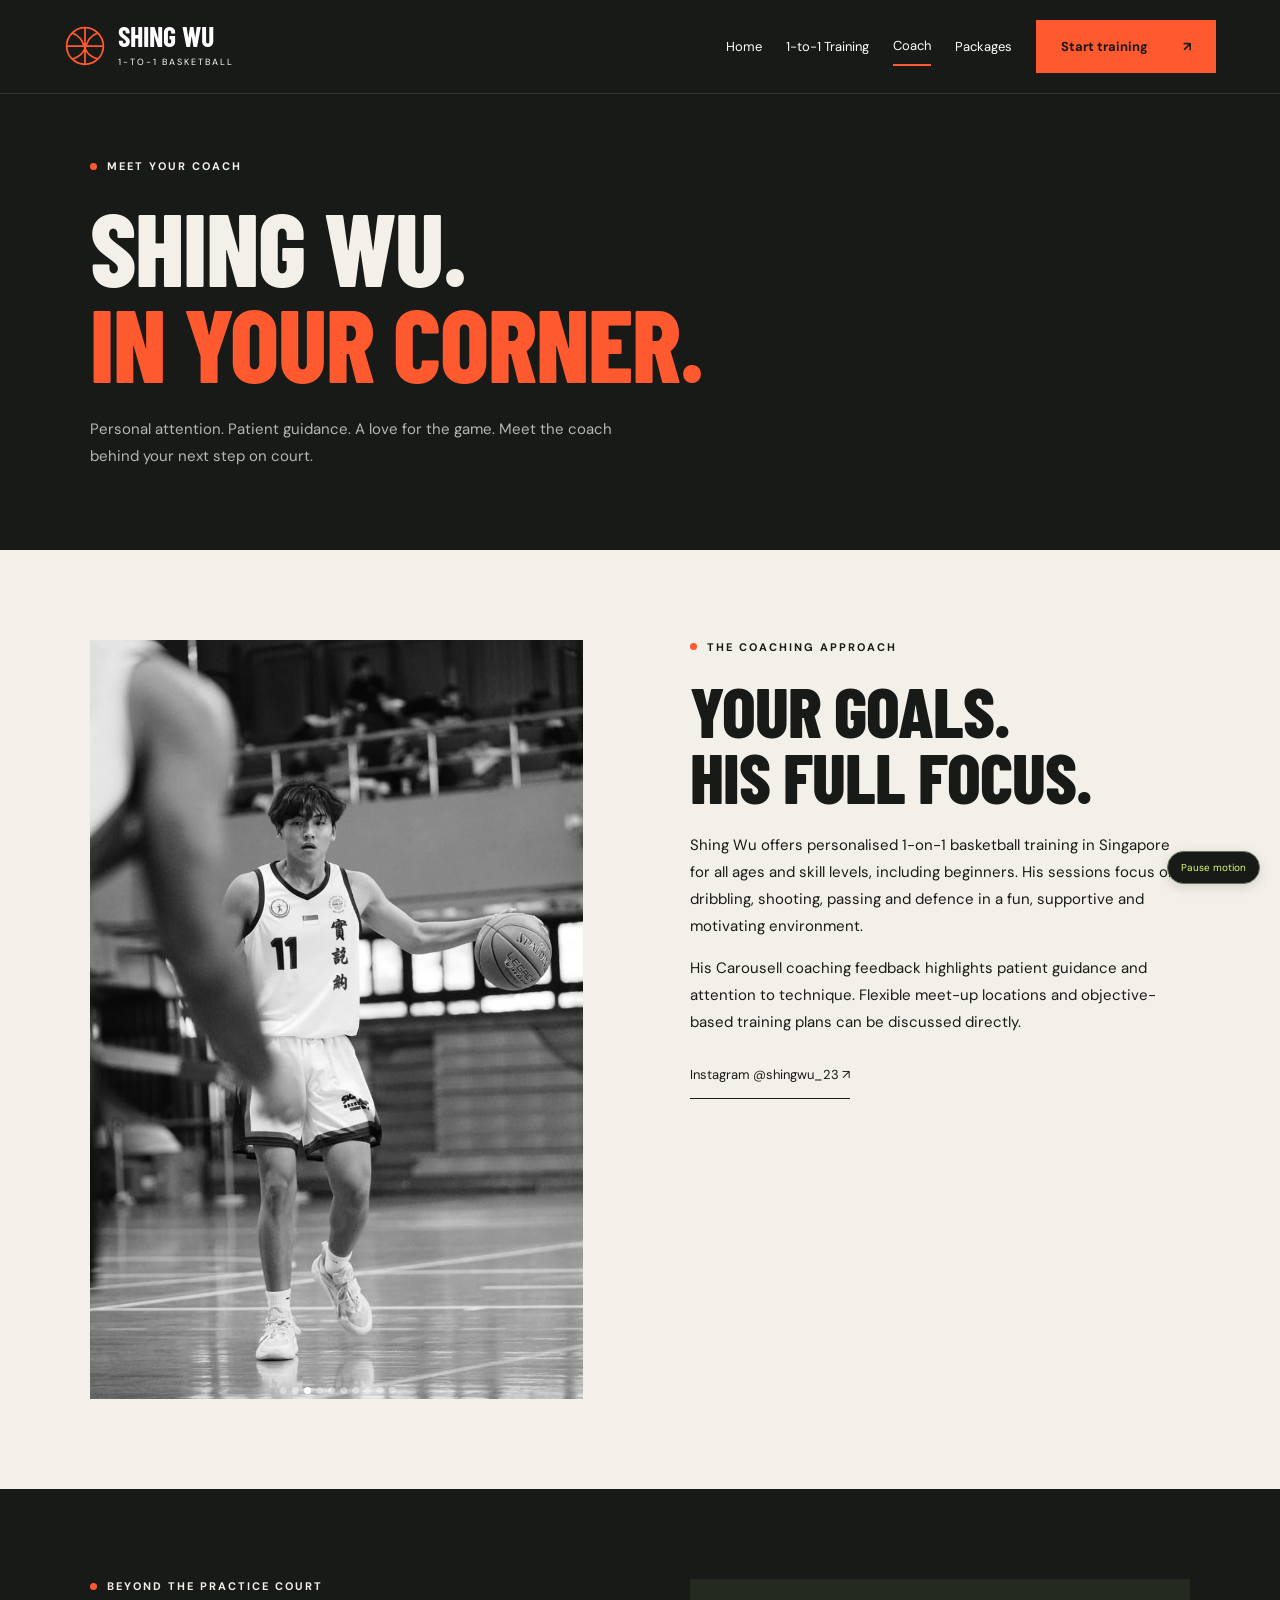
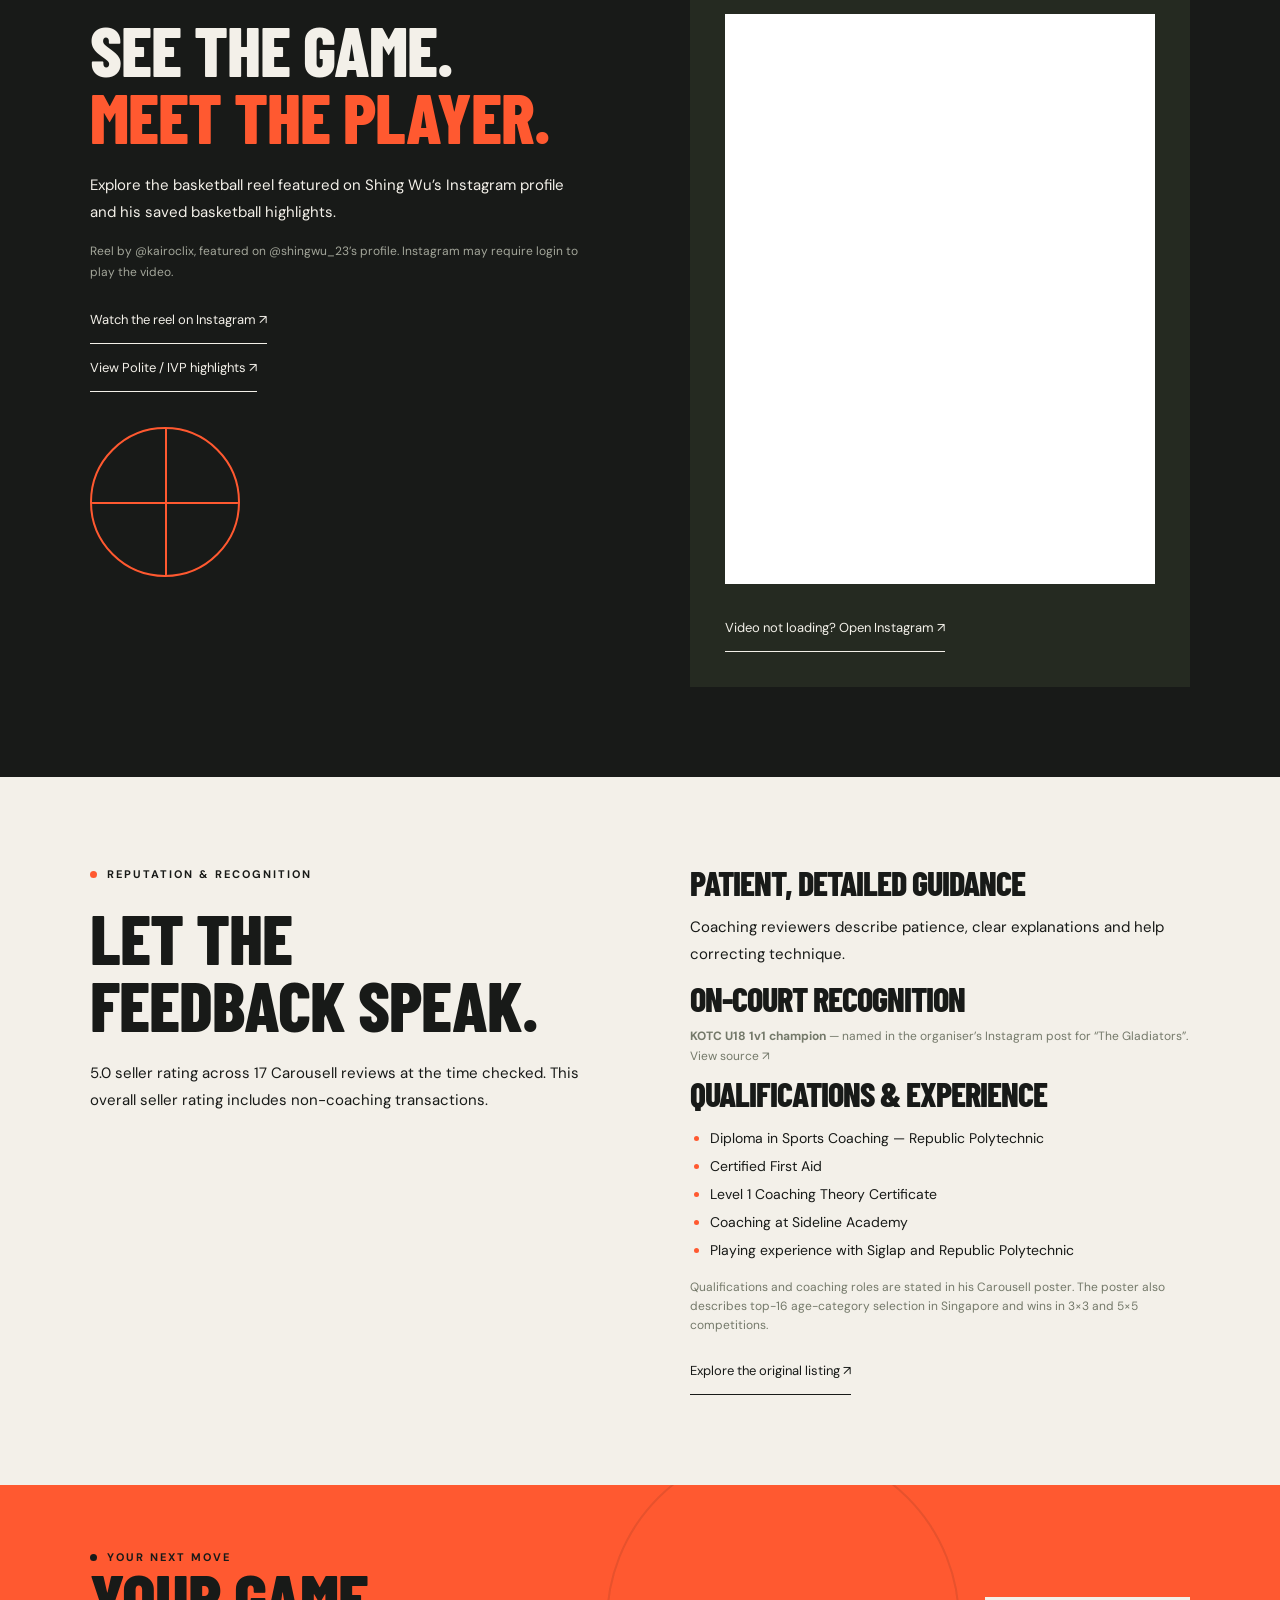
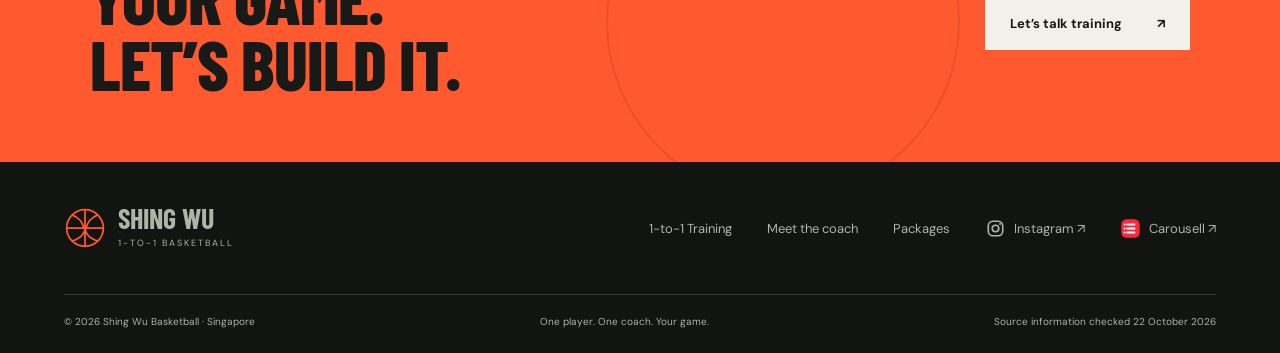
==== commit 457c5d63: "Update featured highlight video, social icons and coach portrait" ====
--- a/coach.html
+++ b/coach.html
@@ -1 +1 @@
-<!doctype html><html lang="en-SG"><head><meta charset="UTF-8"><meta name="viewport" content="width=device-width, initial-scale=1"><meta name="theme-color" content="#181a18"><meta name="description" content="Personalised 1-to-1 basketball coaching with Shing Wu in Singapore. All ages and skill levels welcome. Explore training and enquire directly."><title>Meet Coach Shing Wu | Shing Wu Basketball</title><link rel="stylesheet" href="styles.css?v=20261022-2"><script src="app.js?v=20261022-2" defer></script></head><body data-page="coach"><a href="#main" style="position:absolute;left:-9999px" onfocus="this.style.left='10px'" onblur="this.style.left='-9999px'">Skip to content</a><div id="app"></div></body></html>+<!doctype html><html lang="en-SG"><head><meta charset="UTF-8"><meta name="viewport" content="width=device-width, initial-scale=1"><meta name="theme-color" content="#181a18"><meta name="description" content="Personalised 1-to-1 basketball coaching with Shing Wu in Singapore. All ages and skill levels welcome. Explore training and enquire directly."><title>Meet Coach Shing Wu | Shing Wu Basketball</title><link rel="stylesheet" href="styles.css?v=20261022-4"><script src="app.js?v=20261022-4" defer></script></head><body data-page="coach"><a href="#main" style="position:absolute;left:-9999px" onfocus="this.style.left='10px'" onblur="this.style.left='-9999px'">Skip to content</a><div id="app"></div></body></html>
--- a/styles.css
+++ b/styles.css
@@ -7,3 +7,8 @@
 @media(max-width:800px){.hero-layout{grid-template-columns:1fr}.hero-video{transform:none;margin:15px 0 30px;width:100%;max-width:520px;justify-self:center}.reel-wrap{height:500px}.hero h1{font-size:clamp(65px,12vw,105px)}.package-grid,.rates,.challenge{grid-template-columns:1fr}.rates{gap:14px;margin-bottom:60px}.challenge>div:last-child{border-left:0;border-top:1px solid #181a1833;padding:25px 0 0}.skill{min-height:340px;padding:20px 15px}.skill-title{font-size:28px}.court-demo{height:110px}.skill-detail{padding:25px 20px}.package-card .btn{font-size:13px}.duration-tabs{display:flex}.duration-tabs button{flex:1;padding:14px 10px;font-size:12px}.poster-photo{min-height:600px}}
 @media(prefers-reduced-motion:reduce){.moving-ball{offset-distance:65%}.defence .p1{transform:none}.hero-copy .accent:after{transform:skewX(-25deg)}}
 .highlight-cover{height:515px;position:relative;display:block;overflow:hidden;background:#080a08}.highlight-cover>img{position:absolute;width:200%;height:auto;max-width:none;right:-9%;top:-29%;filter:grayscale(1);opacity:.7;transition:transform .7s}.cover-shade{position:absolute;inset:0;background:linear-gradient(0deg,#121711 0%,#12171133 65%,#12171111)}.play-ring{position:absolute;top:30%;left:50%;transform:translate(-50%,-50%);height:84px;width:84px;border:1px solid var(--lime);color:var(--lime);border-radius:50%;display:grid;place-items:center;padding-left:5px;font-size:24px;box-shadow:0 0 0 12px #d9ff6710;transition:background .25s,box-shadow .25s}.highlight-cover:hover .play-ring{background:var(--orange);color:var(--ink);box-shadow:0 0 0 22px #d9ff6710}.highlight-cover:hover>img{transform:scale(1.04)}.cover-title{position:absolute;left:30px;right:20px;bottom:30px;font:800 60px/.95 'Barlow Condensed',Impact,sans-serif;color:#f3f0e9}.cover-title small{display:block;font:10px 'DM Sans',sans-serif;letter-spacing:2px;margin-bottom:15px;color:var(--lime)}.cover-title em{display:block;font:600 13px 'DM Sans',sans-serif;margin-top:20px;color:var(--lime)}.load-reel{background:transparent;border:0;color:var(--lime);font-size:10px;text-decoration:underline;padding:0}.reel-preview iframe{width:100%;height:570px;border:0;background:#fff}.reel-preview .highlight-link{color:var(--lime)}@media(max-width:800px){.highlight-cover{height:480px}.highlight-cover>img{top:-31%}.cover-title{font-size:54px}}
+.highlight-cover>img{width:330%;right:-20%;top:-155%;height:auto}.highlight-cover{isolation:isolate}@media(max-width:800px){.highlight-cover>img{width:330%;right:-20%;top:-155%}}
+
+.social-icon{width:28px;height:28px;vertical-align:middle;flex-shrink:0}.social-badge{display:grid;place-items:center;width:52px;height:52px;border-radius:15px}.social-badge .social-icon{width:42px;height:42px}.instagram-badge{color:white!important;background:linear-gradient(140deg,#7044df,#e23385 55%,#ffae43)}.footer-links a{display:inline-flex;align-items:center;gap:8px}.footer-links .social-icon{width:21px;height:21px}.social-contact:hover .social-badge{transform:rotate(-6deg) scale(1.06)}.social-badge{transition:transform .25s ease}
+
+.coach-photo.portrait-photo{aspect-ratio:816/1256;max-height:760px;background:#ddd}.coach-photo.portrait-photo img{width:100%;height:100%;object-fit:cover;object-position:center}
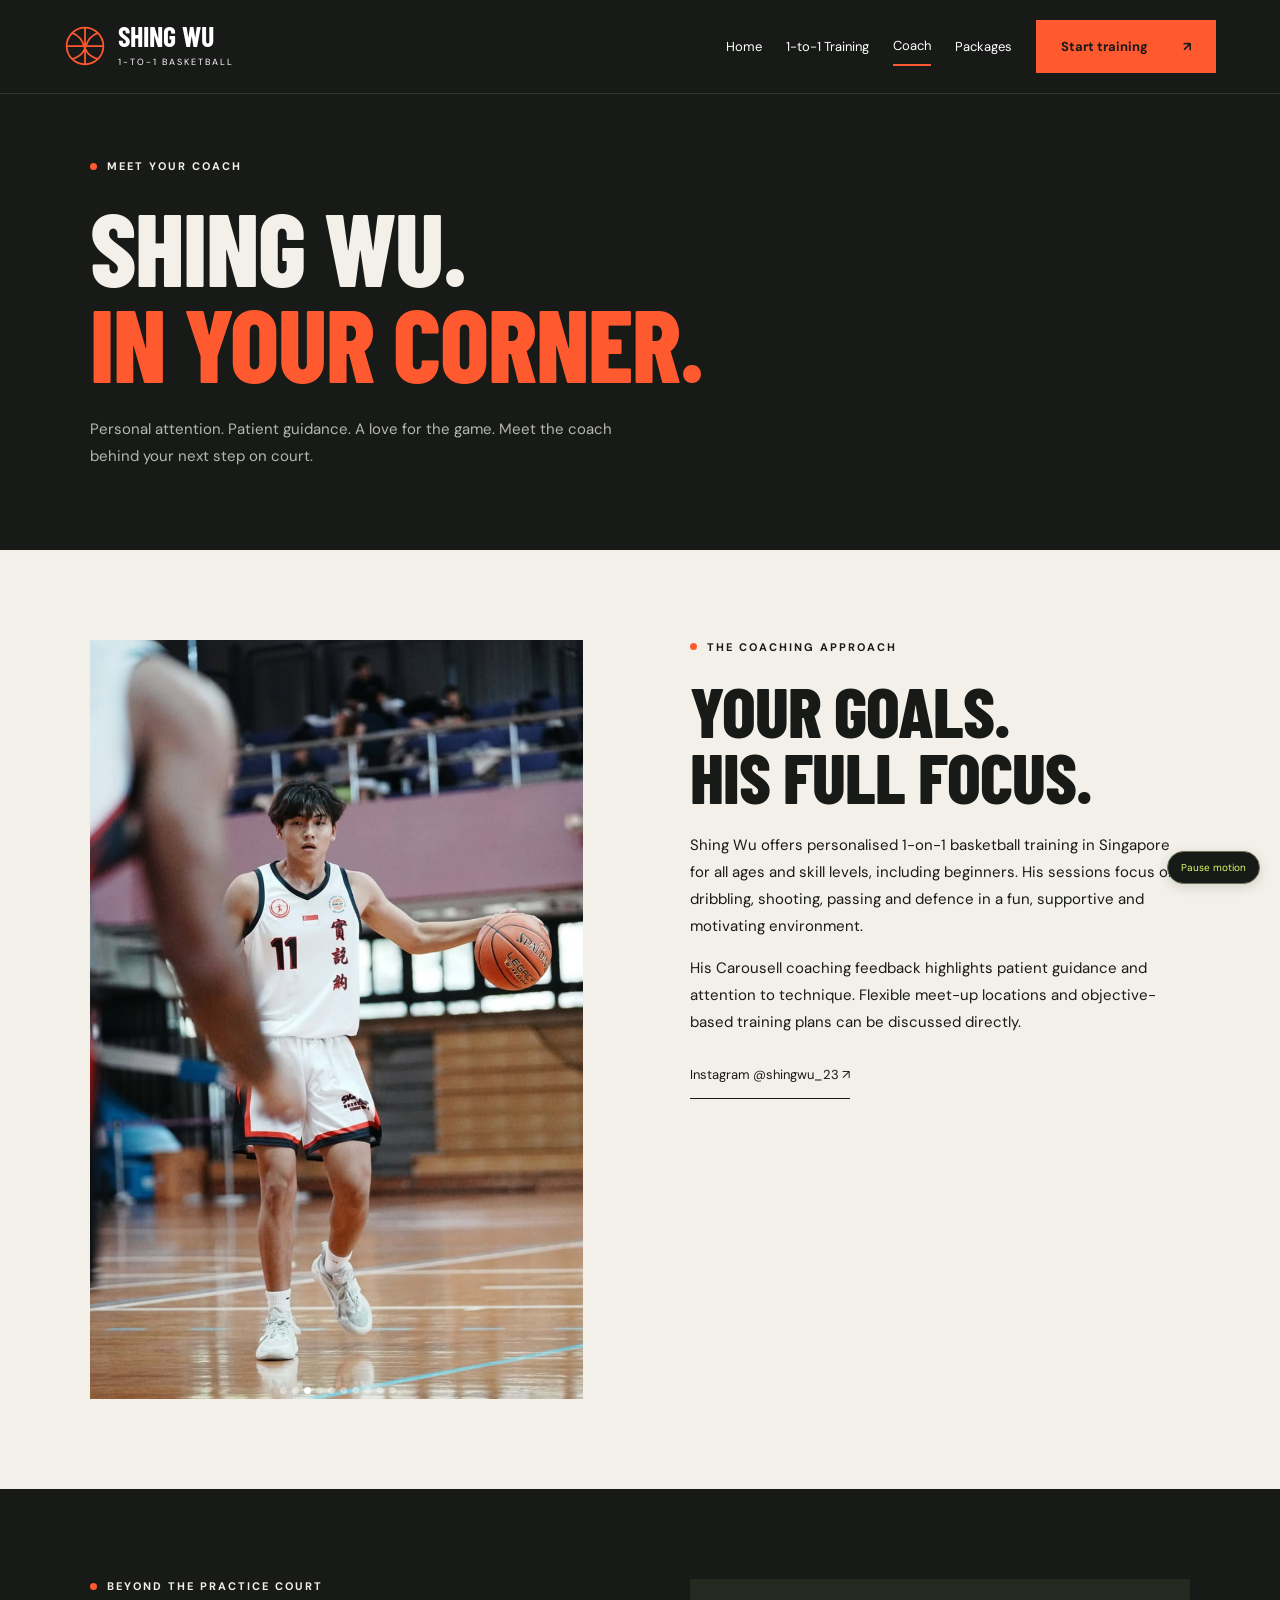
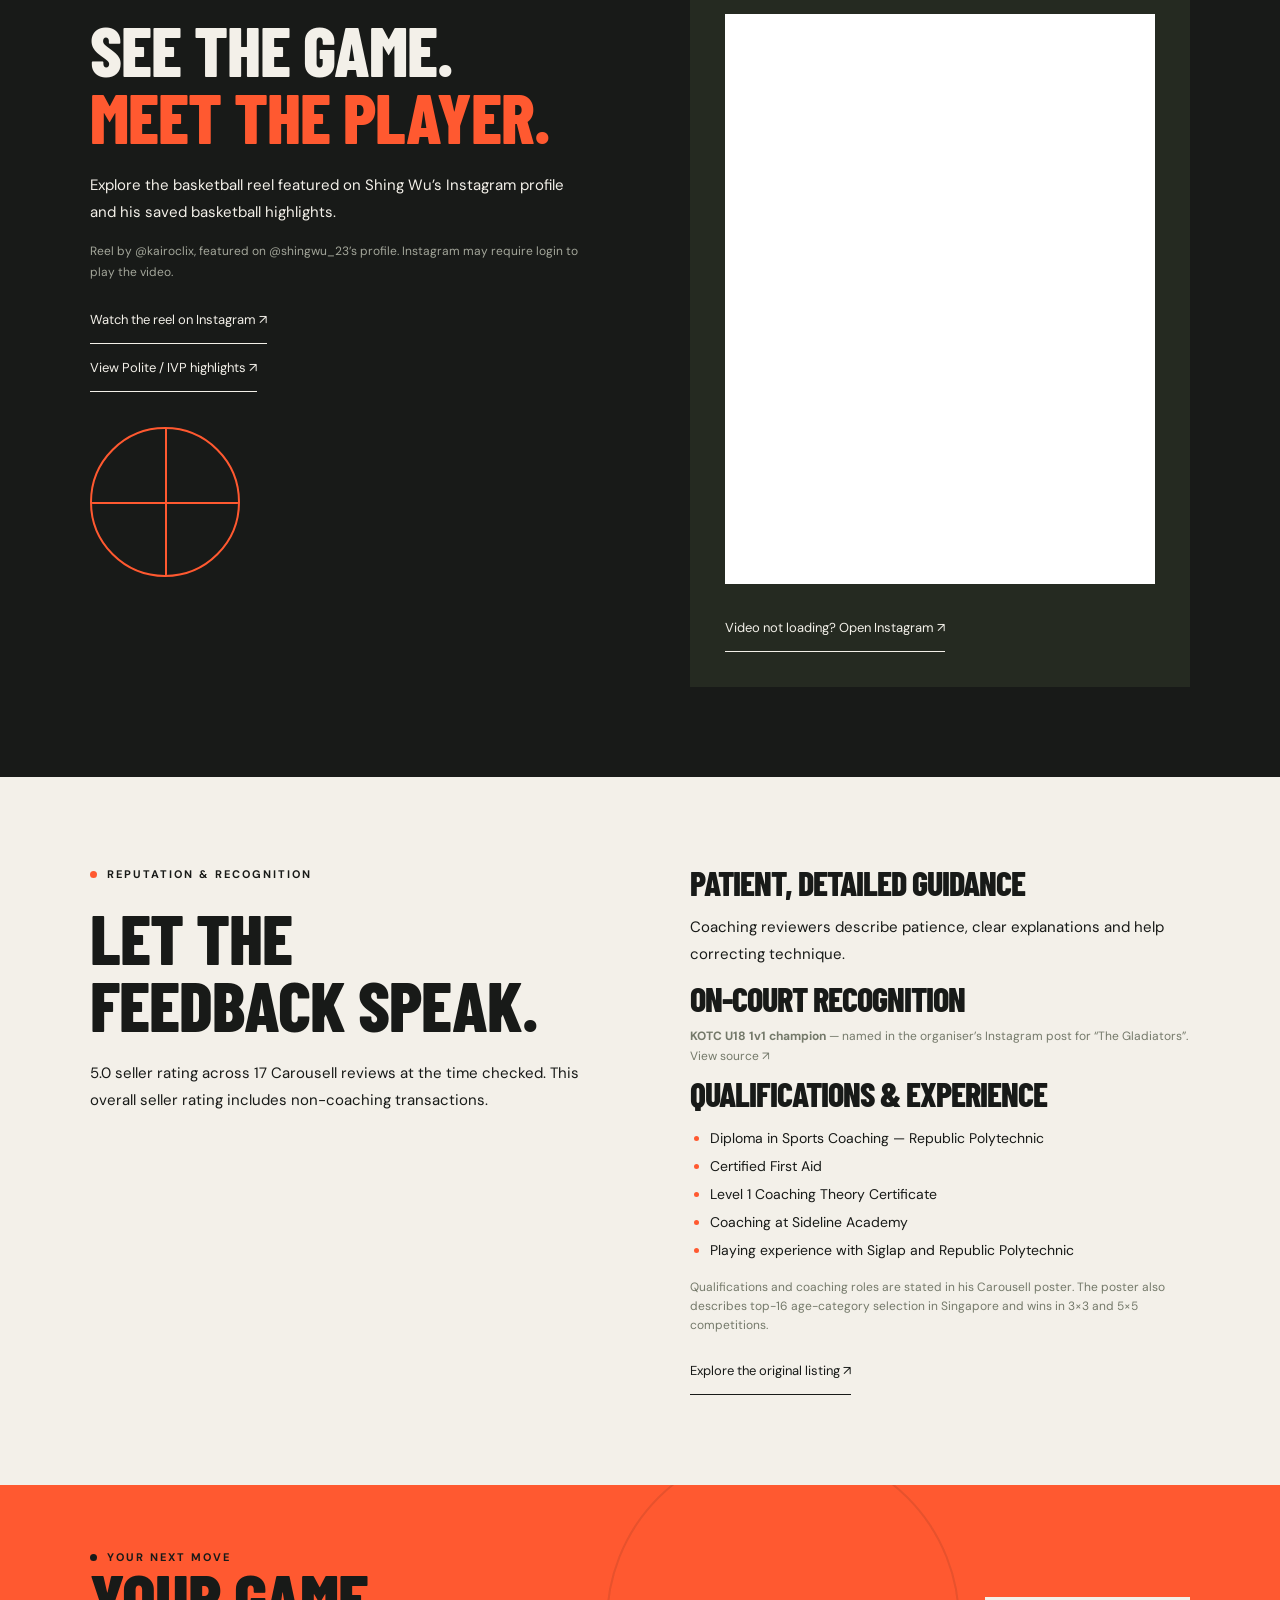
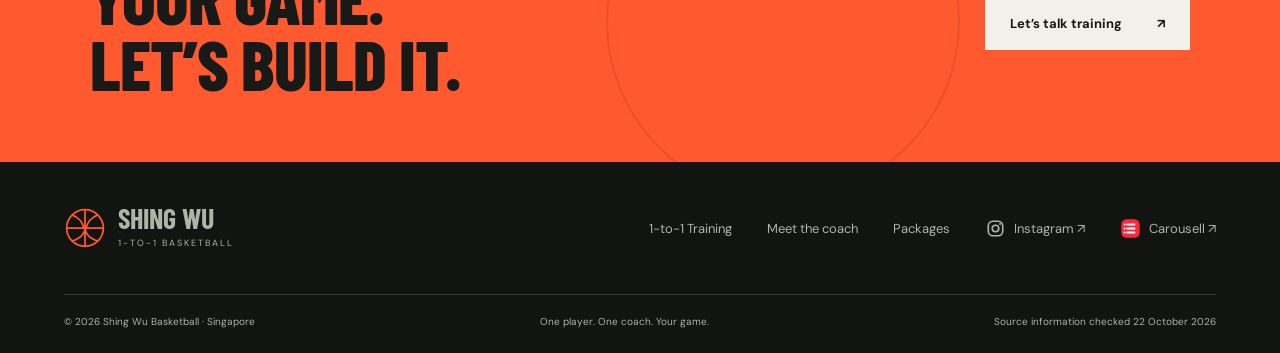
==== commit bce8d78a: "Play highlights directly on site and show original colour photos" ====
--- a/coach.html
+++ b/coach.html
@@ -1 +1 @@
-<!doctype html><html lang="en-SG"><head><meta charset="UTF-8"><meta name="viewport" content="width=device-width, initial-scale=1"><meta name="theme-color" content="#181a18"><meta name="description" content="Personalised 1-to-1 basketball coaching with Shing Wu in Singapore. All ages and skill levels welcome. Explore training and enquire directly."><title>Meet Coach Shing Wu | Shing Wu Basketball</title><link rel="stylesheet" href="styles.css?v=20261022-4"><script src="app.js?v=20261022-4" defer></script></head><body data-page="coach"><a href="#main" style="position:absolute;left:-9999px" onfocus="this.style.left='10px'" onblur="this.style.left='-9999px'">Skip to content</a><div id="app"></div></body></html>+<!doctype html><html lang="en-SG"><head><meta charset="UTF-8"><meta name="viewport" content="width=device-width, initial-scale=1"><meta name="theme-color" content="#181a18"><meta name="description" content="Personalised 1-to-1 basketball coaching with Shing Wu in Singapore. All ages and skill levels welcome. Explore training and enquire directly."><title>Meet Coach Shing Wu | Shing Wu Basketball</title><link rel="stylesheet" href="styles.css?v=20261022-5"><script src="app.js?v=20261022-5" defer></script></head><body data-page="coach"><a href="#main" style="position:absolute;left:-9999px" onfocus="this.style.left='10px'" onblur="this.style.left='-9999px'">Skip to content</a><div id="app"></div></body></html>
--- a/styles.css
+++ b/styles.css
@@ -1,14 +1,18 @@
 @import url('https://fonts.googleapis.com/css2?family=Barlow+Condensed:wght@600;700;800;900&family=DM+Sans:wght@400;500;600;700&display=swap');
-:root{--orange:#ff5930;--cream:#f3f0e9;--ink:#181a18;--muted:#a4a69e}*{box-sizing:border-box}html{scroll-behavior:smooth}body{margin:0;background:var(--cream);color:var(--ink);font-family:'DM Sans',sans-serif}a{color:inherit;text-decoration:none}button,input,select,textarea{font:inherit}button,a,input,select,textarea{outline-offset:6px}button{cursor:pointer}header{height:94px;display:flex;align-items:center;justify-content:space-between;padding:0 5%;border-bottom:1px solid #333;background:var(--ink);color:white;position:relative;z-index:10}.brand{display:flex;align-items:center;gap:12px}.brand b{font-family:'Barlow Condensed',Impact,sans-serif;font-size:28px;line-height:.85}.brand small{display:block;font:9px 'DM Sans',sans-serif;letter-spacing:2px;margin-top:7px}.brand svg{width:42px;color:var(--orange)}nav{display:flex;align-items:center;gap:32px;font-size:13px}nav a:not(.btn){padding:10px 0}nav a[aria-current=page]{border-bottom:2px solid var(--orange)}.btn{background:var(--orange);color:#171917;display:inline-flex;justify-content:space-between;align-items:center;gap:35px;padding:18px 25px;font-weight:700;font-size:13px;transition:transform .2s,background .2s;border:0}.btn:hover{transform:translateY(-3px);background:#ff7858}.btn.light{background:var(--cream)}.textlink{display:inline-flex;gap:20px;align-items:center;font-size:13px;border-bottom:1px solid;padding:15px 0}.menu{display:none;background:transparent;border:1px solid #777;color:white;padding:10px}.eyebrow{text-transform:uppercase;font-size:11px;font-weight:700;letter-spacing:2px;display:flex;gap:10px;align-items:center}.eyebrow:before{content:'';height:7px;width:7px;background:var(--orange);border-radius:50%}h1,h2,h3,.display{font-family:'Barlow Condensed',Impact,sans-serif;text-transform:uppercase;margin:0;font-weight:800;line-height:.94;letter-spacing:-1px}h1{font-size:clamp(70px,8.7vw,140px)}h2{font-size:clamp(50px,5.5vw,82px)}h3{font-size:34px}p{line-height:1.8;font-size:15px}.hero{background:var(--ink);color:var(--cream);padding:65px 5% 0;position:relative;overflow:hidden}.hero-layout{display:grid;grid-template-columns:1.1fr 1fr;gap:30px;min-height:620px}.hero-copy{position:relative;z-index:2;padding-bottom:65px}.hero h1{margin:30px 0 24px}.accent{color:var(--orange)}.outline{-webkit-text-stroke:1px #b6b9b1;color:transparent}.hero-copy p{color:#b5b7b0;max-width:370px}.actions{display:flex;flex-wrap:wrap;align-items:center;gap:28px;margin-top:30px}.hero-art{position:relative;min-height:550px;background:linear-gradient(160deg,#42473e,#242922);overflow:hidden;align-self:stretch}.hero-art:after{content:'';position:absolute;inset:0;background:linear-gradient(0deg,#181a18 0%,transparent 50%)}.hero-art img{width:100%;height:100%;position:absolute;object-fit:cover;object-position:center;filter:grayscale(1);opacity:.8}.court{position:absolute;inset:35px;border:1px solid #a1a39655;transform:rotate(-14deg) scale(1.1);border-radius:4px}.court:before{content:'';position:absolute;width:70%;height:60%;border:1px solid #a1a39655;border-radius:50%;top:20%;left:15%}.hero-num{position:absolute;right:15px;bottom:-30px;font:300px 'Barlow Condensed',Impact,sans-serif;color:#ff593026;z-index:1}.art-label{position:absolute;bottom:60px;left:28px;right:28px;z-index:2;display:flex;justify-content:space-between;align-items:end}.art-label b{font:36px 'Barlow Condensed',Impact,sans-serif;max-width:140px;line-height:1}.art-label span{font-size:10px;letter-spacing:2px;writing-mode:vertical-rl}.hero-bottom{display:flex;justify-content:space-between;border-top:1px solid #ffffff25;padding:22px 0;font-size:10px;letter-spacing:1.5px}.ticker{background:var(--orange);overflow:hidden;padding:17px 0;white-space:nowrap;font:25px 'Barlow Condensed',Impact,sans-serif;letter-spacing:2px}.ticker div{display:inline-block;animation:marquee 28s linear infinite}.ticker span{padding:0 28px}.section{padding:90px 7%}.split{display:grid;grid-template-columns:1fr 1fr;gap:9%;align-items:start}.section h2{margin:23px 0}.section p{max-width:550px}.section-head{display:flex;justify-content:space-between;gap:30px;align-items:end;margin-bottom:40px}.section-head p{max-width:340px;color:#65685e}.features{margin-top:35px}.feature{display:grid;grid-template-columns:45px 1fr;gap:15px;padding:24px 0;border-top:1px solid #cccfc2}.feature>span{color:#7b7e72;font-size:12px}.feature p{margin:10px 0;color:#606459;font-size:14px}.dark{background:var(--ink);color:var(--cream)}.skill-grid{display:grid;grid-template-columns:repeat(4,1fr);gap:1px;background:#c4c7bb;border:1px solid #c4c7bb}.skill{background:var(--cream);padding:30px 25px;min-height:250px;transition:background .3s,transform .3s}.skill:hover{background:#e6e7db;transform:translateY(-5px)}.skill .icon{font-size:40px;display:block;color:var(--orange);margin-bottom:40px}.skill p{font-size:13px;color:#65685e}.reviews{display:grid;grid-template-columns:1fr 1fr;gap:50px}.stars{color:var(--orange);letter-spacing:5px;font-size:20px}.quote{font-size:25px;line-height:1.5;margin:25px 0}.review-note{color:#a3a69a;font-size:12px}.review-nav{display:flex;gap:10px;margin-top:25px}.round{border:1px solid #777;color:inherit;background:transparent;width:42px;height:42px;font-size:20px}.cta{background:var(--orange);padding:65px 7%;display:flex;align-items:center;justify-content:space-between;gap:40px}.cta h2{max-width:700px}.cta .eyebrow:before{background:var(--ink)}footer{background:#111410;color:#b0b3a6;padding:45px 5% 25px}.footer-top{display:flex;justify-content:space-between;gap:40px}.footer-links{display:flex;gap:35px;font-size:13px}.footer-bottom{margin-top:45px;border-top:1px solid #33392e;padding-top:20px;font-size:10px;display:flex;justify-content:space-between;gap:20px}.page-intro{background:var(--ink);color:var(--cream);padding:65px 7%}.page-intro h1{font-size:clamp(66px,8vw,110px);margin:25px 0}.page-intro p{max-width:570px;color:#b5b7b0}.tabs{display:flex;gap:10px;flex-wrap:wrap;margin:35px 0}.tab{padding:12px 22px;border:1px solid #bbbfb0;background:transparent}.tab.active{background:var(--ink);color:white}.focus-panel{background:#e4e5da;padding:35px;display:grid;grid-template-columns:1fr 1fr;gap:50px}.focus-panel h3{font-size:48px}.steps{display:grid;grid-template-columns:repeat(3,1fr);gap:45px;margin-top:40px}.step{border-top:1px solid #c4c7bb;padding-top:25px}.step span{font:60px 'Barlow Condensed',Impact,sans-serif;color:var(--orange);display:block;margin-bottom:20px}.coach-photo{min-height:480px;position:relative;background:#d7dacd}.coach-photo img{position:absolute;width:100%;height:100%;object-fit:cover;filter:grayscale(1)}.note{font-size:12px;color:#74796a;line-height:1.6}.video-shell{background:#252a21;padding:35px;max-width:550px}.video-shell iframe{border:0;width:100%;min-height:570px;background:white}.video-shell .textlink{color:var(--cream);margin-top:15px}details{border-bottom:1px solid #bfc3b5;padding:23px 0}summary{font-weight:600;cursor:pointer;line-height:1.5}details p{color:#626859}.booking{background:white;border:1px solid #ddd;padding:35px}.field{display:flex;flex-direction:column;gap:8px;margin-bottom:20px}label{font-size:12px;font-weight:700}input,select,textarea{border:1px solid #b7bcb0;border-radius:0;background:var(--cream);padding:14px;color:var(--ink);width:100%}textarea{resize:vertical}#draft{white-space:pre-wrap;background:var(--cream);padding:20px;line-height:1.7;font-size:13px}.hidden{display:none}.reveal{animation:rise .7s both}.page-progress{position:fixed;top:0;left:0;height:3px;background:var(--orange);z-index:100;width:0}.basketball{width:150px;height:150px;border:2px solid var(--orange);border-radius:50%;position:relative;margin:35px 0;overflow:hidden;transition:transform .7s}.basketball:hover{transform:rotate(70deg)}.basketball:before{content:'';position:absolute;left:50%;height:100%;border-left:2px solid var(--orange)}.basketball:after{content:'';position:absolute;top:50%;width:100%;border-top:2px solid var(--orange)}@keyframes rise{from{opacity:0;transform:translateY(20px)}to{opacity:1;transform:translateY(0)}}@keyframes marquee{to{transform:translateX(-50%)}}@media(max-width:800px){header{height:78px}.menu{display:block}nav{display:none;position:absolute;top:78px;left:0;right:0;background:var(--ink);padding:25px;flex-direction:column;align-items:stretch}nav.open{display:flex}.hero{padding-top:40px}.hero-layout{grid-template-columns:1fr}.hero-copy{padding-bottom:15px}.hero-art{min-height:380px}.hero-num{font-size:240px}.hero-bottom{font-size:8px;gap:15px}.split,.reviews,.focus-panel{grid-template-columns:1fr;gap:35px}.section{padding:60px 6%}.section-head{display:block}.skill-grid{grid-template-columns:1fr 1fr}.skill{padding:25px 18px}.steps{grid-template-columns:1fr}.cta{display:block}.cta .btn{margin-top:25px}.footer-top{flex-direction:column}.footer-links{flex-wrap:wrap;gap:20px}.footer-bottom{flex-direction:column}.video-shell{padding:15px}.page-intro{padding:45px 6%}}@media(prefers-reduced-motion:reduce){*,*:before,*:after{animation:none!important;transition:none!important;scroll-behavior:auto!important}}
+:root{--orange:#ff5930;--cream:#f3f0e9;--ink:#181a18;--muted:#a4a69e}*{box-sizing:border-box}html{scroll-behavior:smooth}body{margin:0;background:var(--cream);color:var(--ink);font-family:'DM Sans',sans-serif}a{color:inherit;text-decoration:none}button,input,select,textarea{font:inherit}button,a,input,select,textarea{outline-offset:6px}button{cursor:pointer}header{height:94px;display:flex;align-items:center;justify-content:space-between;padding:0 5%;border-bottom:1px solid #333;background:var(--ink);color:white;position:relative;z-index:10}.brand{display:flex;align-items:center;gap:12px}.brand b{font-family:'Barlow Condensed',Impact,sans-serif;font-size:28px;line-height:.85}.brand small{display:block;font:9px 'DM Sans',sans-serif;letter-spacing:2px;margin-top:7px}.brand svg{width:42px;color:var(--orange)}nav{display:flex;align-items:center;gap:32px;font-size:13px}nav a:not(.btn){padding:10px 0}nav a[aria-current=page]{border-bottom:2px solid var(--orange)}.btn{background:var(--orange);color:#171917;display:inline-flex;justify-content:space-between;align-items:center;gap:35px;padding:18px 25px;font-weight:700;font-size:13px;transition:transform .2s,background .2s;border:0}.btn:hover{transform:translateY(-3px);background:#ff7858}.btn.light{background:var(--cream)}.textlink{display:inline-flex;gap:20px;align-items:center;font-size:13px;border-bottom:1px solid;padding:15px 0}.menu{display:none;background:transparent;border:1px solid #777;color:white;padding:10px}.eyebrow{text-transform:uppercase;font-size:11px;font-weight:700;letter-spacing:2px;display:flex;gap:10px;align-items:center}.eyebrow:before{content:'';height:7px;width:7px;background:var(--orange);border-radius:50%}h1,h2,h3,.display{font-family:'Barlow Condensed',Impact,sans-serif;text-transform:uppercase;margin:0;font-weight:800;line-height:.94;letter-spacing:-1px}h1{font-size:clamp(70px,8.7vw,140px)}h2{font-size:clamp(50px,5.5vw,82px)}h3{font-size:34px}p{line-height:1.8;font-size:15px}.hero{background:var(--ink);color:var(--cream);padding:65px 5% 0;position:relative;overflow:hidden}.hero-layout{display:grid;grid-template-columns:1.1fr 1fr;gap:30px;min-height:620px}.hero-copy{position:relative;z-index:2;padding-bottom:65px}.hero h1{margin:30px 0 24px}.accent{color:var(--orange)}.outline{-webkit-text-stroke:1px #b6b9b1;color:transparent}.hero-copy p{color:#b5b7b0;max-width:370px}.actions{display:flex;flex-wrap:wrap;align-items:center;gap:28px;margin-top:30px}.hero-art{position:relative;min-height:550px;background:linear-gradient(160deg,#42473e,#242922);overflow:hidden;align-self:stretch}.hero-art:after{content:'';position:absolute;inset:0;background:linear-gradient(0deg,#181a18 0%,transparent 50%)}.hero-art img{width:100%;height:100%;position:absolute;object-fit:cover;object-position:center;filter:none;opacity:.8}.court{position:absolute;inset:35px;border:1px solid #a1a39655;transform:rotate(-14deg) scale(1.1);border-radius:4px}.court:before{content:'';position:absolute;width:70%;height:60%;border:1px solid #a1a39655;border-radius:50%;top:20%;left:15%}.hero-num{position:absolute;right:15px;bottom:-30px;font:300px 'Barlow Condensed',Impact,sans-serif;color:#ff593026;z-index:1}.art-label{position:absolute;bottom:60px;left:28px;right:28px;z-index:2;display:flex;justify-content:space-between;align-items:end}.art-label b{font:36px 'Barlow Condensed',Impact,sans-serif;max-width:140px;line-height:1}.art-label span{font-size:10px;letter-spacing:2px;writing-mode:vertical-rl}.hero-bottom{display:flex;justify-content:space-between;border-top:1px solid #ffffff25;padding:22px 0;font-size:10px;letter-spacing:1.5px}.ticker{background:var(--orange);overflow:hidden;padding:17px 0;white-space:nowrap;font:25px 'Barlow Condensed',Impact,sans-serif;letter-spacing:2px}.ticker div{display:inline-block;animation:marquee 28s linear infinite}.ticker span{padding:0 28px}.section{padding:90px 7%}.split{display:grid;grid-template-columns:1fr 1fr;gap:9%;align-items:start}.section h2{margin:23px 0}.section p{max-width:550px}.section-head{display:flex;justify-content:space-between;gap:30px;align-items:end;margin-bottom:40px}.section-head p{max-width:340px;color:#65685e}.features{margin-top:35px}.feature{display:grid;grid-template-columns:45px 1fr;gap:15px;padding:24px 0;border-top:1px solid #cccfc2}.feature>span{color:#7b7e72;font-size:12px}.feature p{margin:10px 0;color:#606459;font-size:14px}.dark{background:var(--ink);color:var(--cream)}.skill-grid{display:grid;grid-template-columns:repeat(4,1fr);gap:1px;background:#c4c7bb;border:1px solid #c4c7bb}.skill{background:var(--cream);padding:30px 25px;min-height:250px;transition:background .3s,transform .3s}.skill:hover{background:#e6e7db;transform:translateY(-5px)}.skill .icon{font-size:40px;display:block;color:var(--orange);margin-bottom:40px}.skill p{font-size:13px;color:#65685e}.reviews{display:grid;grid-template-columns:1fr 1fr;gap:50px}.stars{color:var(--orange);letter-spacing:5px;font-size:20px}.quote{font-size:25px;line-height:1.5;margin:25px 0}.review-note{color:#a3a69a;font-size:12px}.review-nav{display:flex;gap:10px;margin-top:25px}.round{border:1px solid #777;color:inherit;background:transparent;width:42px;height:42px;font-size:20px}.cta{background:var(--orange);padding:65px 7%;display:flex;align-items:center;justify-content:space-between;gap:40px}.cta h2{max-width:700px}.cta .eyebrow:before{background:var(--ink)}footer{background:#111410;color:#b0b3a6;padding:45px 5% 25px}.footer-top{display:flex;justify-content:space-between;gap:40px}.footer-links{display:flex;gap:35px;font-size:13px}.footer-bottom{margin-top:45px;border-top:1px solid #33392e;padding-top:20px;font-size:10px;display:flex;justify-content:space-between;gap:20px}.page-intro{background:var(--ink);color:var(--cream);padding:65px 7%}.page-intro h1{font-size:clamp(66px,8vw,110px);margin:25px 0}.page-intro p{max-width:570px;color:#b5b7b0}.tabs{display:flex;gap:10px;flex-wrap:wrap;margin:35px 0}.tab{padding:12px 22px;border:1px solid #bbbfb0;background:transparent}.tab.active{background:var(--ink);color:white}.focus-panel{background:#e4e5da;padding:35px;display:grid;grid-template-columns:1fr 1fr;gap:50px}.focus-panel h3{font-size:48px}.steps{display:grid;grid-template-columns:repeat(3,1fr);gap:45px;margin-top:40px}.step{border-top:1px solid #c4c7bb;padding-top:25px}.step span{font:60px 'Barlow Condensed',Impact,sans-serif;color:var(--orange);display:block;margin-bottom:20px}.coach-photo{min-height:480px;position:relative;background:#d7dacd}.coach-photo img{position:absolute;width:100%;height:100%;object-fit:cover;filter:none}.note{font-size:12px;color:#74796a;line-height:1.6}.video-shell{background:#252a21;padding:35px;max-width:550px}.video-shell iframe{border:0;width:100%;min-height:570px;background:white}.video-shell .textlink{color:var(--cream);margin-top:15px}details{border-bottom:1px solid #bfc3b5;padding:23px 0}summary{font-weight:600;cursor:pointer;line-height:1.5}details p{color:#626859}.booking{background:white;border:1px solid #ddd;padding:35px}.field{display:flex;flex-direction:column;gap:8px;margin-bottom:20px}label{font-size:12px;font-weight:700}input,select,textarea{border:1px solid #b7bcb0;border-radius:0;background:var(--cream);padding:14px;color:var(--ink);width:100%}textarea{resize:vertical}#draft{white-space:pre-wrap;background:var(--cream);padding:20px;line-height:1.7;font-size:13px}.hidden{display:none}.reveal{animation:rise .7s both}.page-progress{position:fixed;top:0;left:0;height:3px;background:var(--orange);z-index:100;width:0}.basketball{width:150px;height:150px;border:2px solid var(--orange);border-radius:50%;position:relative;margin:35px 0;overflow:hidden;transition:transform .7s}.basketball:hover{transform:rotate(70deg)}.basketball:before{content:'';position:absolute;left:50%;height:100%;border-left:2px solid var(--orange)}.basketball:after{content:'';position:absolute;top:50%;width:100%;border-top:2px solid var(--orange)}@keyframes rise{from{opacity:0;transform:translateY(20px)}to{opacity:1;transform:translateY(0)}}@keyframes marquee{to{transform:translateX(-50%)}}@media(max-width:800px){header{height:78px}.menu{display:block}nav{display:none;position:absolute;top:78px;left:0;right:0;background:var(--ink);padding:25px;flex-direction:column;align-items:stretch}nav.open{display:flex}.hero{padding-top:40px}.hero-layout{grid-template-columns:1fr}.hero-copy{padding-bottom:15px}.hero-art{min-height:380px}.hero-num{font-size:240px}.hero-bottom{font-size:8px;gap:15px}.split,.reviews,.focus-panel{grid-template-columns:1fr;gap:35px}.section{padding:60px 6%}.section-head{display:block}.skill-grid{grid-template-columns:1fr 1fr}.skill{padding:25px 18px}.steps{grid-template-columns:1fr}.cta{display:block}.cta .btn{margin-top:25px}.footer-top{flex-direction:column}.footer-links{flex-wrap:wrap;gap:20px}.footer-bottom{flex-direction:column}.video-shell{padding:15px}.page-intro{padding:45px 6%}}@media(prefers-reduced-motion:reduce){*,*:before,*:after{animation:none!important;transition:none!important;scroll-behavior:auto!important}}
 /* Court energy: purposeful motion and interactive practice cues. */
 :root{--lime:#d9ff67}nav{gap:24px}.hero-layout{grid-template-columns:1.1fr .92fr;gap:6%;min-height:680px}.hero-copy{padding-top:12px}.hero h1{font-size:clamp(64px,7.9vw,122px)}.hero-video{position:relative;z-index:1;background:#22281e;border:1px solid #505747;align-self:start;box-shadow:14px 14px 0 #d9ff6714;transform:rotate(1deg)}.video-topline{display:flex;align-items:center;gap:8px;color:var(--lime);font-size:10px;letter-spacing:1px;padding:14px}.video-topline>span:last-child{margin-left:auto;color:#eee}.live-dot{width:7px;height:7px;background:var(--lime);border-radius:50%;animation:live 2s ease-in-out infinite}.reel-wrap{height:515px;overflow:auto;background:#fff}.reel-wrap iframe{width:100%;height:620px;border:0}.video-credit{display:flex;justify-content:space-between;gap:14px;padding:14px;font-size:10px;color:#dde4d1}.video-credit a{text-decoration:underline}.highlight-link{display:block;border-top:1px solid #4b5343;padding:14px;font-size:11px;color:var(--lime)}.hero:before{content:'';position:absolute;width:550px;height:550px;border:1px solid #d9ff6722;border-radius:50%;right:-260px;top:180px}.hero-copy .accent{display:inline-block;position:relative}.hero-copy .accent:after{content:'';display:block;height:5px;background:var(--lime);width:38%;margin-top:12px;transform:skewX(-25deg);transform-origin:left;animation:underline 1s ease-out both}.hero-bottom span:nth-child(2){color:var(--lime)}.ticker{display:flex;align-items:center}.section-head h2{max-width:800px}.skill-grid{border:0;gap:16px;background:transparent}.skill{display:flex;flex-direction:column;align-items:stretch;text-align:left;border:1px solid #bfc4b2;background:#eceee3;color:var(--ink);position:relative;overflow:hidden;padding:25px 22px;min-height:355px}.skill[aria-pressed=true]{background:var(--ink);border-color:var(--ink);color:var(--cream)}.skill[aria-pressed=true] .skill-desc{color:#c2c9b8}.skill-number{font:13px 'DM Sans',sans-serif;color:#7e8574;letter-spacing:2px}.skill-title{font:800 34px/.95 'Barlow Condensed',Impact,sans-serif;text-transform:uppercase;margin:20px 0 12px;letter-spacing:-.5px}.skill-desc{font-size:13px;line-height:1.7;color:#656b5b}.skill-explore{font-size:10px;letter-spacing:1px;text-transform:uppercase;font-weight:700;padding-top:25px;margin-top:auto;display:flex;justify-content:space-between}.skill-explore>span{color:var(--orange);font-size:18px}.court-demo{width:100%;height:145px;overflow:visible;margin-top:12px}.court-line{fill:none;stroke:#9ca68c66;stroke-width:1}.route{fill:none;stroke:var(--orange);stroke-width:2;stroke-dasharray:4 6}.rim{fill:none;stroke:var(--orange);stroke-width:3}.player{fill:#8e9d77}.p2{opacity:.4}.moving-ball{fill:var(--orange);stroke:#181a18;stroke-width:1;offset-path:path('M45 133 Q100 20 220 46');animation:shot 2.8s ease-in-out infinite}.handling .moving-ball{offset-path:path('M95 70 Q95 170 125 70 Q125 170 155 70');animation:shot 2s linear infinite}.handling .p1{cx:125;cy:65}.handling .route,.handling .rim{opacity:0}.passing .moving-ball{offset-path:path('M45 133 L225 130');animation:passball 2.4s ease-in-out infinite}.passing .route{d:path('M45 133 L225 130')}.passing .rim{opacity:0}.defence .moving-ball{offset-path:path('M65 100 L210 100');animation:passball 2.4s ease-in-out infinite}.defence .p1{cx:110;cy:75;animation:slide 2.4s ease-in-out infinite}.defence .route,.defence .rim{opacity:0}.skill-detail{display:flex;align-items:center;justify-content:space-between;gap:30px;padding:30px;border:1px solid #bfc4b2;border-top:4px solid var(--orange);margin-top:18px;background:#fffdf7}.skill-detail h3{font-size:32px;margin-top:15px;line-height:1.05}.skill-detail p{font-size:13px;margin-bottom:0}.skill-detail .btn{flex-shrink:0}.challenge{margin-top:24px;background:var(--orange);padding:35px;display:grid;grid-template-columns:1.1fr 1fr;gap:30px;align-items:center}.challenge .eyebrow:before{background:var(--ink)}.challenge h3{font-size:37px;margin:18px 0 10px}.challenge p{font-size:13px;margin-bottom:0}.challenge>div:last-child{border-left:1px solid #181a1833;padding-left:30px}.motivation-cue{font-weight:700;min-height:50px}.skill-pop{animation:cardpop .45s ease}.cue-pop{animation:rise .4s ease}.motion-toggle{position:fixed;right:20px;bottom:16px;z-index:50;background:#181a18;color:#d9ff67;border:1px solid #667354;padding:9px 13px;font-size:10px;border-radius:30px;box-shadow:0 3px 12px #0002}.motion-paused *,.motion-paused *:before,.motion-paused *:after{animation-play-state:paused!important}.motion-paused .reveal{animation:none!important}.rates{display:grid;grid-template-columns:1fr 1fr;gap:20px;margin-bottom:80px}.rates article{border-top:3px solid var(--orange);padding:28px;background:#e5e9da}.rates p{margin:22px 0 0}.rates b{font:800 76px/.95 'Barlow Condensed',Impact,sans-serif}.rates p>span{font-size:13px}.duration-tabs{display:inline-flex;gap:6px;padding:6px;background:#dde2d1;margin-bottom:30px}.duration-tabs button{padding:14px 24px;border:0;background:transparent;font-weight:700;font-size:13px}.duration-tabs button.active{background:var(--ink);color:var(--lime)}.package-grid{display:grid;grid-template-columns:repeat(3,1fr);gap:20px}.package-card{border:1px solid #b7c0a6;padding:32px 25px;background:#fffdf7;transition:transform .25s,box-shadow .25s}.package-card:hover{transform:translateY(-6px);box-shadow:8px 8px 0 #d9ff67}.package-index{font-size:9px;letter-spacing:2px;color:#6c765e}.package-card h3{margin:28px 0 0;font-size:44px}.package-price{font:800 80px/1 'Barlow Condensed',Impact,sans-serif;margin:20px 0;color:var(--orange)}.package-card p{font-size:12px}.package-math{border-top:1px solid #bdc6ac;border-bottom:1px solid #bdc6ac;padding:16px 0;font-weight:700;font-size:13px}.package-card .btn{width:100%;gap:10px;font-size:11px;margin-top:22px;padding:18px}.package-note{max-width:900px!important;margin-top:30px}.credentials{padding-left:20px;line-height:2;font-size:14px}.credentials li::marker{color:var(--orange)}.poster-photo{background:#0a0a0a;min-height:650px}.poster-photo img{object-fit:contain;filter:none}.dark .note{color:#aab69b}.reveal{animation-duration:.55s}.btn:hover span{transform:translate(3px,-3px)}.btn span{transition:transform .25s}.ticker:hover div{animation-play-state:paused}.feature{transition:padding .25s}.feature:hover{padding-left:10px}.cta{position:relative;overflow:hidden}.cta:after{content:'';position:absolute;width:350px;height:350px;border:2px solid #181a181a;border-radius:50%;right:25%;top:-40px;pointer-events:none}.cta>*{position:relative;z-index:1}
 @keyframes shot{0%,12%{offset-distance:0%;transform:scale(1)}70%{offset-distance:100%;transform:scale(.75)}85%,100%{offset-distance:100%;transform:scale(.75)}}@keyframes passball{0%,15%{offset-distance:0%}50%,65%{offset-distance:100%}100%{offset-distance:0%}}@keyframes slide{0%,100%{transform:translateX(-50px)}50%{transform:translateX(50px)}}@keyframes live{50%{box-shadow:0 0 0 5px #d9ff6720}}@keyframes underline{from{transform:scaleX(0) skewX(-25deg)}to{transform:scaleX(1) skewX(-25deg)}}@keyframes cardpop{50%{transform:translateY(-8px)}}
 @media(max-width:1000px){nav{gap:16px}.hero-layout{gap:30px}.skill-grid{grid-template-columns:1fr 1fr}.hero h1{font-size:clamp(65px,8vw,105px)}.package-card{padding:25px 18px}.skill-detail{flex-wrap:wrap}}
 @media(max-width:800px){.hero-layout{grid-template-columns:1fr}.hero-video{transform:none;margin:15px 0 30px;width:100%;max-width:520px;justify-self:center}.reel-wrap{height:500px}.hero h1{font-size:clamp(65px,12vw,105px)}.package-grid,.rates,.challenge{grid-template-columns:1fr}.rates{gap:14px;margin-bottom:60px}.challenge>div:last-child{border-left:0;border-top:1px solid #181a1833;padding:25px 0 0}.skill{min-height:340px;padding:20px 15px}.skill-title{font-size:28px}.court-demo{height:110px}.skill-detail{padding:25px 20px}.package-card .btn{font-size:13px}.duration-tabs{display:flex}.duration-tabs button{flex:1;padding:14px 10px;font-size:12px}.poster-photo{min-height:600px}}
 @media(prefers-reduced-motion:reduce){.moving-ball{offset-distance:65%}.defence .p1{transform:none}.hero-copy .accent:after{transform:skewX(-25deg)}}
-.highlight-cover{height:515px;position:relative;display:block;overflow:hidden;background:#080a08}.highlight-cover>img{position:absolute;width:200%;height:auto;max-width:none;right:-9%;top:-29%;filter:grayscale(1);opacity:.7;transition:transform .7s}.cover-shade{position:absolute;inset:0;background:linear-gradient(0deg,#121711 0%,#12171133 65%,#12171111)}.play-ring{position:absolute;top:30%;left:50%;transform:translate(-50%,-50%);height:84px;width:84px;border:1px solid var(--lime);color:var(--lime);border-radius:50%;display:grid;place-items:center;padding-left:5px;font-size:24px;box-shadow:0 0 0 12px #d9ff6710;transition:background .25s,box-shadow .25s}.highlight-cover:hover .play-ring{background:var(--orange);color:var(--ink);box-shadow:0 0 0 22px #d9ff6710}.highlight-cover:hover>img{transform:scale(1.04)}.cover-title{position:absolute;left:30px;right:20px;bottom:30px;font:800 60px/.95 'Barlow Condensed',Impact,sans-serif;color:#f3f0e9}.cover-title small{display:block;font:10px 'DM Sans',sans-serif;letter-spacing:2px;margin-bottom:15px;color:var(--lime)}.cover-title em{display:block;font:600 13px 'DM Sans',sans-serif;margin-top:20px;color:var(--lime)}.load-reel{background:transparent;border:0;color:var(--lime);font-size:10px;text-decoration:underline;padding:0}.reel-preview iframe{width:100%;height:570px;border:0;background:#fff}.reel-preview .highlight-link{color:var(--lime)}@media(max-width:800px){.highlight-cover{height:480px}.highlight-cover>img{top:-31%}.cover-title{font-size:54px}}
+.highlight-cover{height:515px;position:relative;display:block;overflow:hidden;background:#080a08}.highlight-cover>img{position:absolute;width:200%;height:auto;max-width:none;right:-9%;top:-29%;filter:none;opacity:.7;transition:transform .7s}.cover-shade{position:absolute;inset:0;background:linear-gradient(0deg,#121711 0%,#12171133 65%,#12171111)}.play-ring{position:absolute;top:30%;left:50%;transform:translate(-50%,-50%);height:84px;width:84px;border:1px solid var(--lime);color:var(--lime);border-radius:50%;display:grid;place-items:center;padding-left:5px;font-size:24px;box-shadow:0 0 0 12px #d9ff6710;transition:background .25s,box-shadow .25s}.highlight-cover:hover .play-ring{background:var(--orange);color:var(--ink);box-shadow:0 0 0 22px #d9ff6710}.highlight-cover:hover>img{transform:scale(1.04)}.cover-title{position:absolute;left:30px;right:20px;bottom:30px;font:800 60px/.95 'Barlow Condensed',Impact,sans-serif;color:#f3f0e9}.cover-title small{display:block;font:10px 'DM Sans',sans-serif;letter-spacing:2px;margin-bottom:15px;color:var(--lime)}.cover-title em{display:block;font:600 13px 'DM Sans',sans-serif;margin-top:20px;color:var(--lime)}.load-reel{background:transparent;border:0;color:var(--lime);font-size:10px;text-decoration:underline;padding:0}.reel-preview iframe{width:100%;height:570px;border:0;background:#fff}.reel-preview .highlight-link{color:var(--lime)}@media(max-width:800px){.highlight-cover{height:480px}.highlight-cover>img{top:-31%}.cover-title{font-size:54px}}
 .highlight-cover>img{width:330%;right:-20%;top:-155%;height:auto}.highlight-cover{isolation:isolate}@media(max-width:800px){.highlight-cover>img{width:330%;right:-20%;top:-155%}}
 
 .social-icon{width:28px;height:28px;vertical-align:middle;flex-shrink:0}.social-badge{display:grid;place-items:center;width:52px;height:52px;border-radius:15px}.social-badge .social-icon{width:42px;height:42px}.instagram-badge{color:white!important;background:linear-gradient(140deg,#7044df,#e23385 55%,#ffae43)}.footer-links a{display:inline-flex;align-items:center;gap:8px}.footer-links .social-icon{width:21px;height:21px}.social-contact:hover .social-badge{transform:rotate(-6deg) scale(1.06)}.social-badge{transition:transform .25s ease}
 
 .coach-photo.portrait-photo{aspect-ratio:816/1256;max-height:760px;background:#ddd}.coach-photo.portrait-photo img{width:100%;height:100%;object-fit:cover;object-position:center}
+
+button.highlight-cover{border:0;padding:0;width:100%;text-align:left;color:inherit;font:inherit;cursor:pointer}button.highlight-cover[hidden]{display:none}.hero-video .reel-preview iframe{min-height:620px}@media(max-width:600px){.hero-video .reel-preview iframe{min-height:540px}}
+
+.native-highlights{display:block;width:100%;height:560px;object-fit:contain;background:#101310}.coach-photo img{filter:none}@media(max-width:600px){.native-highlights{height:500px}}
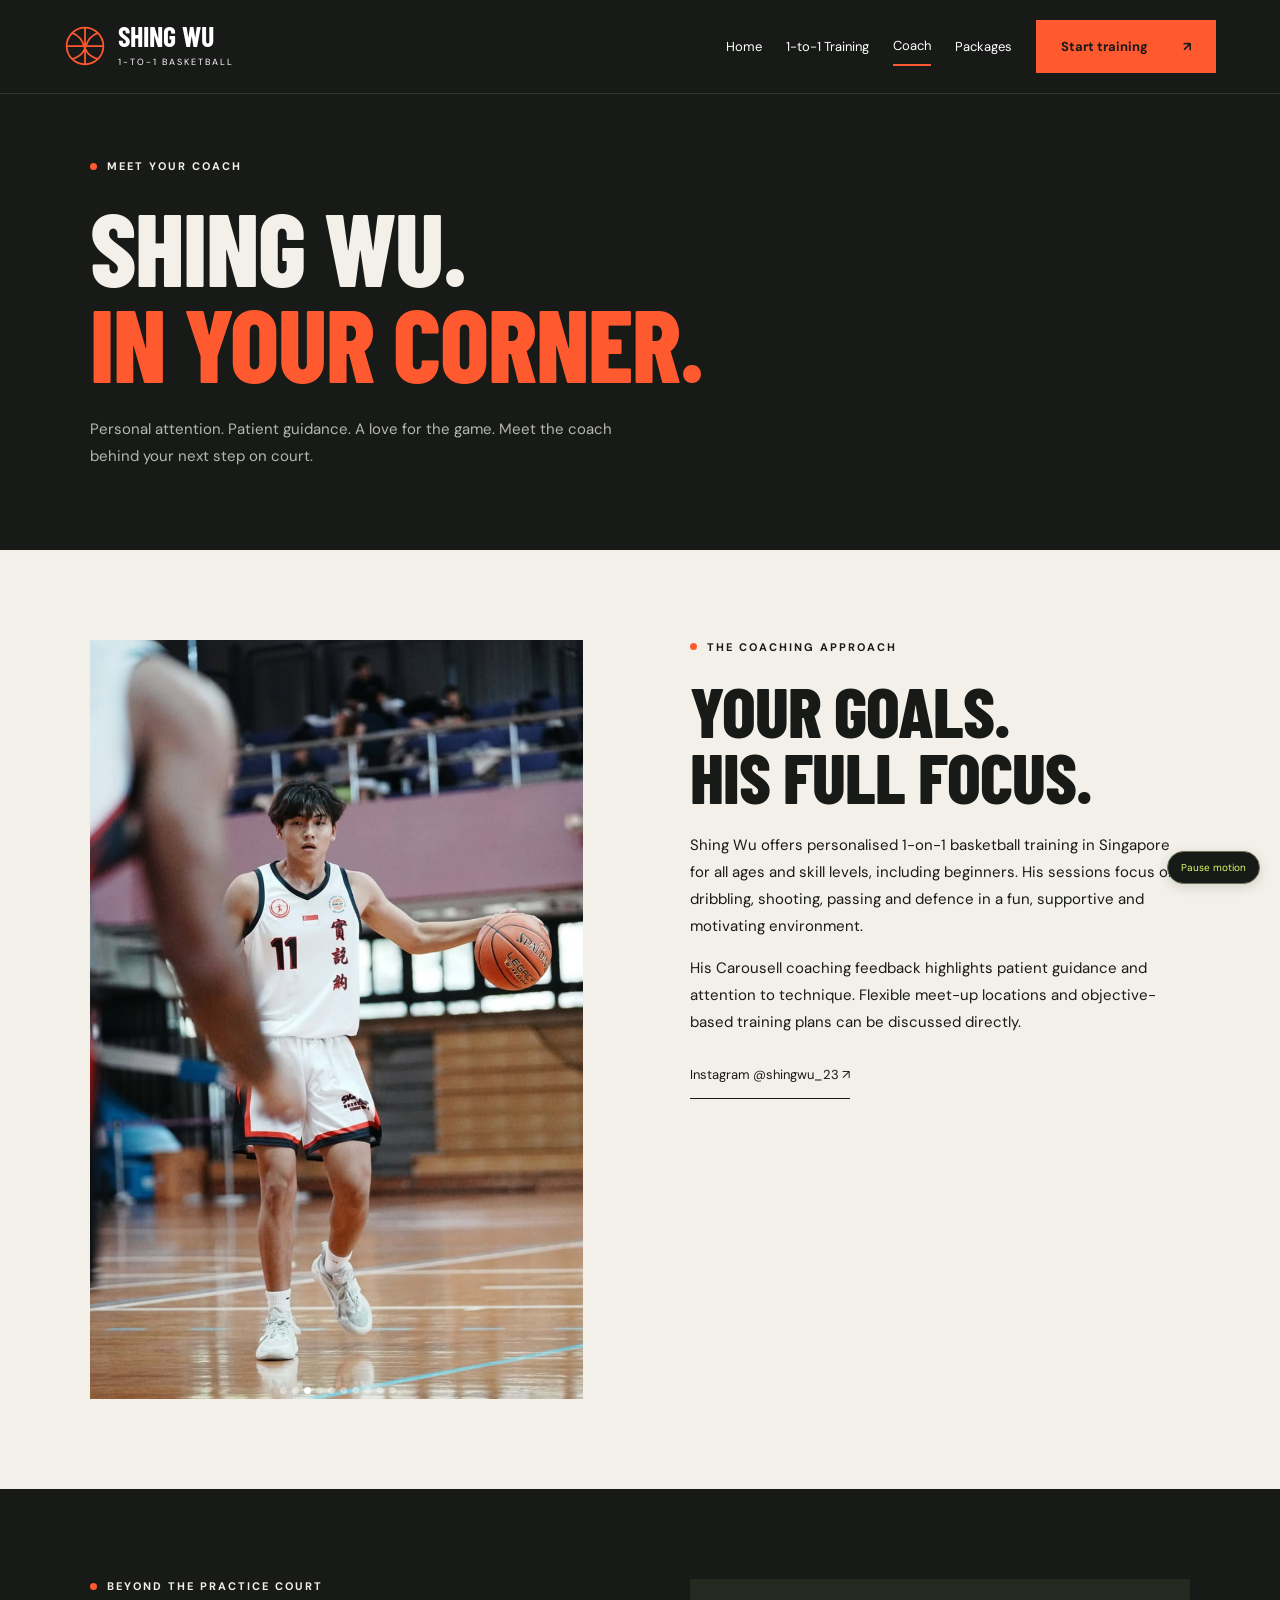
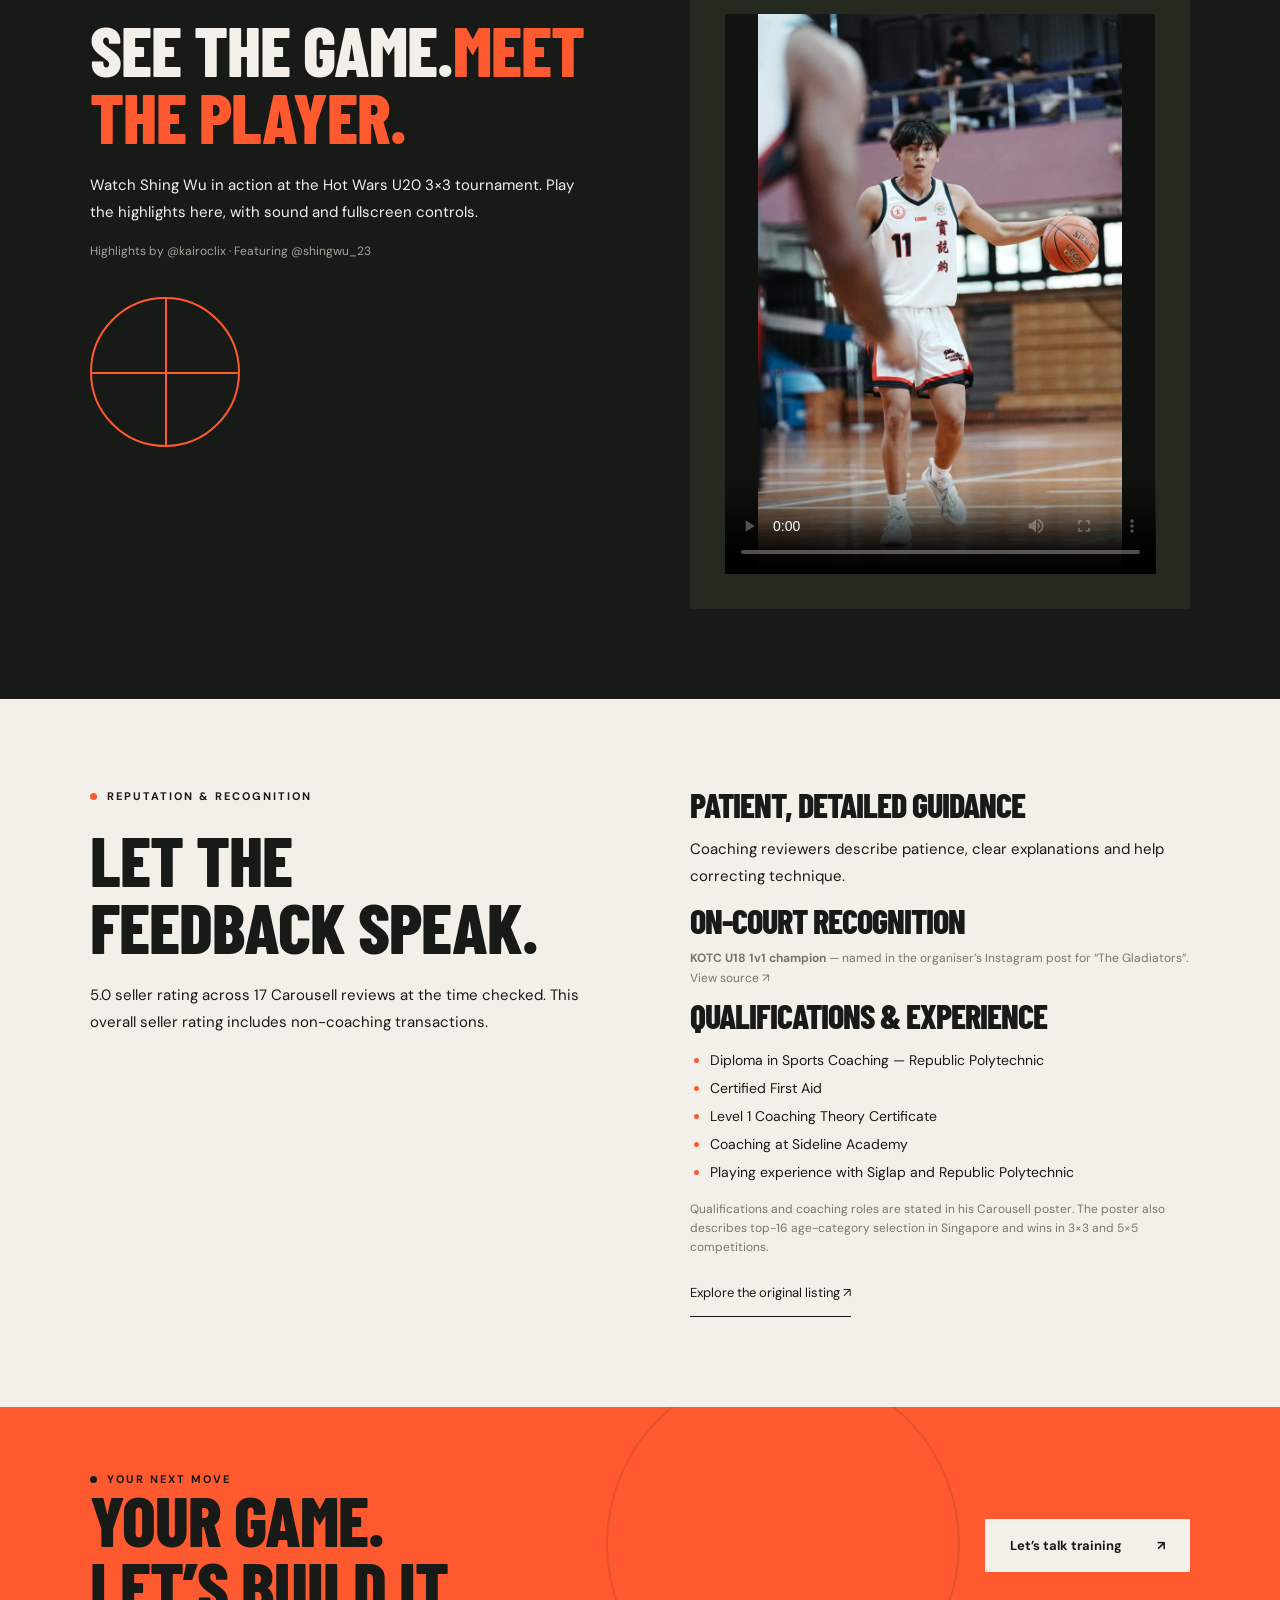
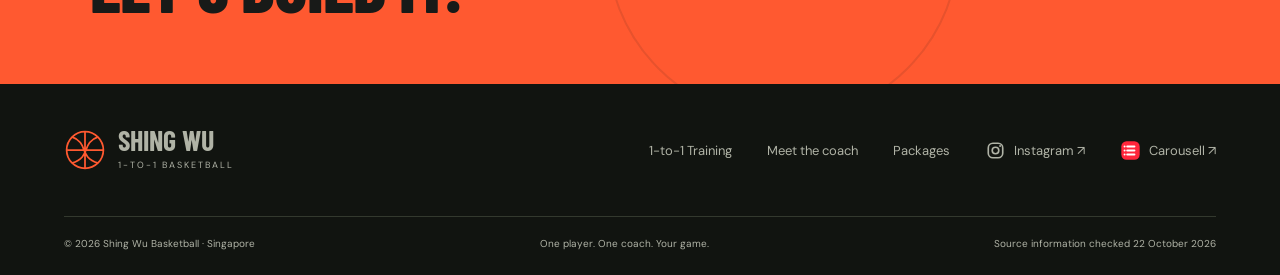
==== commit 78470ef0: "Update coach.html" ====
--- a/coach.html
+++ b/coach.html
@@ -1 +1 @@
-<!doctype html><html lang="en-SG"><head><meta charset="UTF-8"><meta name="viewport" content="width=device-width, initial-scale=1"><meta name="theme-color" content="#181a18"><meta name="description" content="Personalised 1-to-1 basketball coaching with Shing Wu in Singapore. All ages and skill levels welcome. Explore training and enquire directly."><title>Meet Coach Shing Wu | Shing Wu Basketball</title><link rel="stylesheet" href="styles.css?v=20261022-5"><script src="app.js?v=20261022-5" defer></script></head><body data-page="coach"><a href="#main" style="position:absolute;left:-9999px" onfocus="this.style.left='10px'" onblur="this.style.left='-9999px'">Skip to content</a><div id="app"></div></body></html>+<!doctype html><html lang="en-SG"><head><meta charset="UTF-8"><meta name="viewport" content="width=device-width, initial-scale=1"><meta name="theme-color" content="#181a18"><meta name="description" content="Personalised 1-to-1 basketball coaching with Shing Wu in Singapore. All ages and skill levels welcome. Explore training and enquire directly."><title>Meet Coach Shing Wu | Shing Wu Basketball</title><link rel="stylesheet" href="styles.css?v=20261022-5"><script src="app.js?v=20261023-1" defer></script></head><body data-page="coach"><a href="#main" style="position:absolute;left:-9999px" onfocus="this.style.left='10px'" onblur="this.style.left='-9999px'">Skip to content</a><div id="app"></div></body></html>
